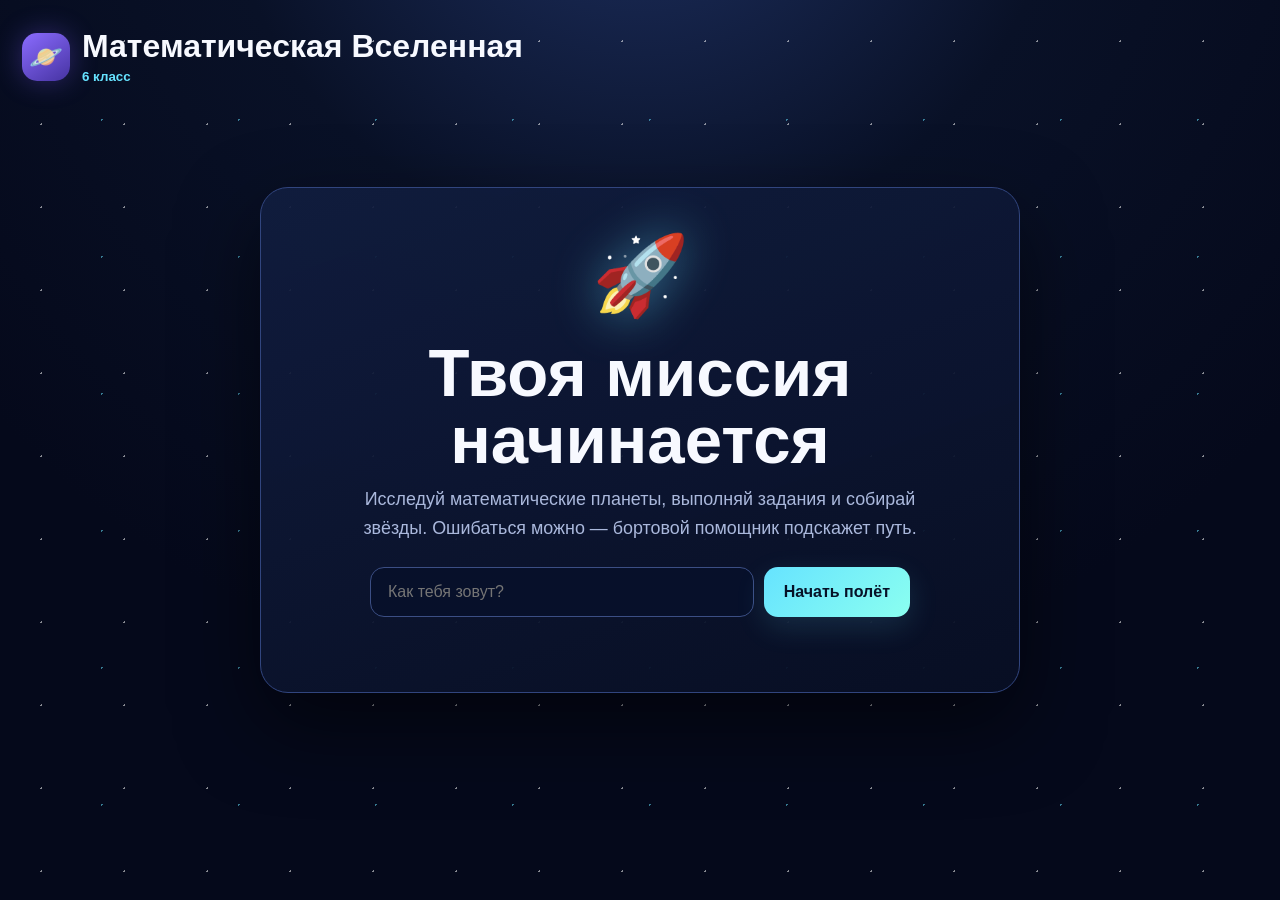
==== index.html @ 5055b2ae "Публикация игры Математическая Вселенная 6 класс" ====
<!doctype html>
<html lang="ru">
<head>
  <meta charset="utf-8">
  <meta name="viewport" content="width=device-width, initial-scale=1">
  <title>Математическая Вселенная — 6 класс</title>
  <meta name="description" content="Космический математический тренажёр для 6 класса">
  <meta property="og:type" content="website">
  <meta property="og:title" content="Математическая Вселенная — 6 класс">
  <meta property="og:description" content="Выбирай планету, повторяй математику и получай именные сертификаты!">
  <meta property="og:url" content="https://svetlanagolubka65-web.github.io/matematicheskaya-vselennaya/">
  <meta name="twitter:card" content="summary_large_image">
  <meta name="twitter:title" content="Математическая Вселенная — 6 класс">
  <meta name="twitter:description" content="Космический тренажёр для полного повторения математики">
  <link rel="icon" type="image/svg+xml" href="data:image/svg+xml,%3Csvg xmlns='http://www.w3.org/2000/svg' viewBox='0 0 64 64'%3E%3Crect width='64' height='64' rx='14' fill='%2305091b'/%3E%3Ccircle cx='32' cy='32' r='16' fill='%237c5cff'/%3E%3Cellipse cx='32' cy='32' rx='28' ry='9' fill='none' stroke='%2366e3ff' stroke-width='4' transform='rotate(-18 32 32)'/%3E%3C/svg%3E">
  <style>
    :root{--bg:#05091b;--panel:#0d1530;--panel2:#111d3f;--line:#263665;--text:#f7f9ff;--muted:#aab8dc;--cyan:#66e3ff;--purple:#8b6cff;--gold:#ffd166;--green:#51e3a4;--red:#ff6b7a}
    *{box-sizing:border-box} body{margin:0;min-height:100vh;background:radial-gradient(circle at 50% -20%,#1f3265 0,#091127 34%,var(--bg) 70%);color:var(--text);font-family:Inter,Segoe UI,Arial,sans-serif;font-size:16px;overflow-x:hidden}
    body:before{content:"";position:fixed;inset:0;pointer-events:none;opacity:.52;background-image:radial-gradient(#fff 1px,transparent 1px),radial-gradient(#66e3ff 1px,transparent 1px);background-size:83px 83px,137px 137px;background-position:0 0,33px 51px}
    button,input{font:inherit}.app{position:relative;z-index:1;max-width:1280px;margin:auto;padding:20px 22px 48px}
    header{display:flex;align-items:center;justify-content:space-between;gap:18px;padding:10px 0 22px}.brand{display:flex;align-items:center;gap:12px}.brand-mark{width:48px;height:48px;display:grid;place-items:center;border-radius:15px;background:linear-gradient(145deg,var(--purple),#4633a2);font-size:27px;box-shadow:0 0 28px #7c5cff55}.brand h1{font-size:clamp(1.25rem,2.7vw,2rem);line-height:1.05;margin:0}.brand small{display:block;color:var(--cyan);font-weight:700;margin-top:5px}.stats{display:flex;gap:10px;flex-wrap:wrap;justify-content:flex-end}.pill{border:1px solid var(--line);background:#0b1430dd;border-radius:999px;padding:10px 14px;color:var(--muted);font-weight:700}.pill strong{color:#fff}.view{display:none}.view.active{display:block}
    .welcome{max-width:760px;margin:9vh auto 0;text-align:center;padding:42px 30px;border:1px solid #31457e;background:linear-gradient(160deg,#111d3fee,#080f24f2);border-radius:28px;box-shadow:0 32px 80px #0008}.welcome .planet-hero{font-size:78px;filter:drop-shadow(0 0 25px #66e3ff77)}.welcome h2{font-size:clamp(2rem,6vw,4.2rem);line-height:1;margin:18px 0 12px}.welcome p{color:var(--muted);font-size:1.12rem;line-height:1.6;max-width:600px;margin:0 auto 25px}.name-row{display:flex;gap:10px;max-width:540px;margin:auto}.name-row input{flex:1;min-width:0;padding:15px 17px;border:1px solid #3b4e84;border-radius:14px;background:#07102a;color:#fff;outline:none}.name-row input:focus{border-color:var(--cyan);box-shadow:0 0 0 3px #66e3ff22}.primary,.secondary{border:0;border-radius:14px;padding:14px 20px;font-weight:800;cursor:pointer}.primary{color:#061127;background:linear-gradient(135deg,var(--cyan),#8bfff0);box-shadow:0 10px 30px #66e3ff22}.primary:hover{transform:translateY(-1px)}.secondary{color:#fff;background:#17254c;border:1px solid #32477d}.error{min-height:24px;color:#ff9aa5;margin-top:9px}
    .mission-head{display:flex;align-items:end;justify-content:space-between;gap:20px;margin-bottom:18px}.mission-head h2{font-size:clamp(1.7rem,4vw,3rem);margin:0 0 6px}.mission-head p{margin:0;color:var(--muted)}.map{position:relative;display:grid;grid-template-columns:repeat(5,minmax(145px,1fr));gap:20px;padding:31px;border:1px solid var(--line);border-radius:26px;background:linear-gradient(180deg,#0c1633e8,#080e21e8);overflow:hidden}.route{position:absolute;left:6%;right:6%;top:50%;height:2px;background:repeating-linear-gradient(90deg,#415787 0 10px,transparent 10px 20px);opacity:.6}.planet{position:relative;z-index:1;min-height:190px;padding:19px 13px 15px;border:1px solid #2f4071;border-radius:22px;background:#0c1530;display:flex;flex-direction:column;align-items:center;text-align:center;color:#fff;cursor:pointer;transition:.2s}.planet:hover:not(.locked){transform:translateY(-5px);border-color:var(--cyan)}.planet.locked{opacity:.48;cursor:not-allowed}.orb{position:relative;width:82px;height:82px;border-radius:50%;display:grid;place-items:center;font-size:38px;margin-bottom:12px;box-shadow:inset -15px -12px 23px #0005,0 0 25px var(--glow)}.moon-badge{position:absolute;z-index:3;top:67px;right:12px;min-width:56px;padding:6px 8px;border:1px solid #c7e8ff;border-radius:999px;background:#e9f7ff;color:#10234a;font-size:.7rem;font-weight:900;box-shadow:0 0 0 5px #57c7ff20,0 5px 18px #0008;animation:moonFloat 2.8s ease-in-out infinite}.moon-badge:before{content:'◐ ';color:#5274c9}.planet h3{font-size:1rem;margin:0 0 8px;line-height:1.25}.planet small{color:var(--muted);line-height:1.3}.status{position:absolute;top:10px;right:10px;font-size:18px}.rocket{position:absolute;z-index:4;font-size:38px;line-height:1;pointer-events:none;filter:drop-shadow(0 0 11px #66e3ff);transform-origin:50% 50%;transition:left .9s cubic-bezier(.33,.8,.25,1),top .9s cubic-bezier(.33,.8,.25,1),transform .28s ease,filter .28s ease;will-change:left,top,transform}.rocket:after{content:'✦';position:absolute;left:-14px;top:12px;font-size:16px;color:var(--cyan);opacity:0;text-shadow:-9px 3px 7px #8b6cff}.rocket.flying{filter:drop-shadow(0 0 18px #66e3ff) drop-shadow(0 0 8px #fff)}.rocket.flying:after{opacity:1;animation:trailPulse .22s infinite alternate}.rocket.landed{animation:rocketLand .5s ease}.rocket.no-transition{transition:none}.legend{display:flex;gap:18px;margin-top:15px;color:var(--muted);font-size:.92rem;flex-wrap:wrap}.satellite-card{border:1px solid #8edbff;background:linear-gradient(145deg,#102955,#0b1736);box-shadow:0 0 34px #57c7ff22}.satellite-icon{font-size:3.4rem;margin-bottom:7px;filter:drop-shadow(0 0 14px #b9ebff)}
    .satellite-system{position:absolute;z-index:3;top:60px;right:5px;display:flex;flex-direction:column;align-items:flex-end;gap:5px;pointer-events:none}.satellite-system .moon-badge{position:static;max-width:116px;min-width:0;padding:5px 7px;font-size:.62rem;line-height:1.1;box-shadow:0 0 0 4px #57c7ff20,0 5px 18px #0008}.satellite-system .moon-badge:nth-child(2){animation-delay:.7s}.satellite-system .moon-badge:nth-child(3){animation-delay:1.4s}
    @keyframes moonFloat{50%{transform:translateY(-5px)}}
    @keyframes trailPulse{from{transform:translateX(2px) scale(.7);opacity:.35}to{transform:translateX(-7px) scale(1.3);opacity:1}}@keyframes rocketLand{0%{transform:scale(1)}45%{transform:scale(1.22)}100%{transform:scale(1)}}
    .lesson{max-width:920px;margin:auto}.lesson-top{display:flex;align-items:center;gap:15px;margin-bottom:18px}.back{width:45px;height:45px;border-radius:13px;background:#142249;border:1px solid #2f4378;color:#fff;cursor:pointer}.lesson-top h2{margin:0}.progress-wrap{position:relative;height:12px;background:#111c3b;border-radius:20px;margin:34px 0 28px;box-shadow:inset 0 0 0 1px #263665,0 0 16px #66e3ff18}.progress-wrap:after{content:'⭐';position:absolute;right:-12px;top:50%;transform:translateY(-50%);font-size:24px;filter:drop-shadow(0 0 8px #ffd166)}.progress-bar{height:100%;width:0;border-radius:20px;background:linear-gradient(90deg,var(--purple),var(--cyan));transition:width .65s cubic-bezier(.33,.8,.25,1);box-shadow:0 0 14px #66e3ff66}.mission-rocket{position:absolute;z-index:2;left:0;top:50%;font-size:30px;line-height:1;pointer-events:none;transform:translate(-50%,-50%) rotate(45deg);filter:drop-shadow(0 0 8px #66e3ff);transition:left .65s cubic-bezier(.33,.8,.25,1);will-change:left}.mission-rocket:after{content:'✦';position:absolute;right:24px;top:17px;color:var(--cyan);font-size:12px;text-shadow:8px 3px 6px #8b6cff;animation:trailPulse .3s infinite alternate}.card{border:1px solid #2e4073;background:linear-gradient(160deg,#111d3f,#0a122a);border-radius:24px;padding:clamp(22px,4vw,38px);box-shadow:0 24px 60px #0005}.eyebrow{color:var(--cyan);font-weight:800;text-transform:uppercase;letter-spacing:.08em;font-size:.82rem}.card h3{font-size:clamp(1.45rem,3vw,2.2rem);margin:10px 0 15px}.tip{border-left:4px solid var(--gold);background:#191e35;padding:16px 18px;border-radius:0 14px 14px 0;color:#eaf0ff;line-height:1.55}.example-list{display:grid;gap:9px;margin:20px 0 24px}.example{font-size:1.08rem;font-weight:800;text-align:left;margin:0;padding:12px 15px;color:var(--gold);background:#0b1632;border:1px solid #314675;border-radius:12px}.example:before{content:'✦ ';color:var(--cyan)}.answers{display:grid;grid-template-columns:repeat(2,1fr);gap:12px;margin:22px 0}.answer{padding:15px;border-radius:14px;border:1px solid #354a80;background:#111c3c;color:#fff;font-weight:750;cursor:pointer;text-align:left}.answer:hover{border-color:var(--cyan)}.answer.correct{border-color:var(--green);background:#12352e}.answer.wrong{border-color:var(--red);background:#3b1824}.feedback{min-height:55px;padding:12px 0;color:var(--muted);line-height:1.45}.feedback.good{color:#8ff2c8}.feedback.bad{color:#ff9baa}.actions{display:flex;justify-content:flex-end;gap:10px}.reward{text-align:center}.reward .big{font-size:86px}.reward h3{font-size:2.2rem}.reward .score{font-size:1.25rem;color:var(--gold);font-weight:800}.test-rules{display:grid;grid-template-columns:repeat(3,1fr);gap:10px;margin:23px 0}.test-rule{padding:15px 10px;border:1px solid #314675;border-radius:14px;background:#0b1632;text-align:center;color:var(--muted)}.test-rule strong{display:block;color:#fff;font-size:1.1rem;margin-top:5px}.certificate{position:relative;overflow:hidden;border:2px solid #d9b85b;background:linear-gradient(145deg,#111b39,#080f24);padding:clamp(24px,5vw,52px);text-align:center;border-radius:24px;box-shadow:inset 0 0 0 8px #d9b85b18}.certificate:before,.certificate:after{content:'✦';position:absolute;color:#ffd16655;font-size:72px}.certificate:before{left:18px;top:8px}.certificate:after{right:18px;bottom:8px}.certificate .seal{position:relative;width:112px;height:112px;margin:0 auto 18px}.belarus-medal .ribbon{position:absolute;top:2px;width:31px;height:62px;border-radius:7px 7px 3px 3px;transform-origin:top}.belarus-medal .ribbon-red{left:27px;background:linear-gradient(90deg,#b7102b,#ef3340);transform:rotate(-18deg)}.belarus-medal .ribbon-white{left:41px;background:linear-gradient(90deg,#e9eef5,#fff);z-index:1}.belarus-medal .ribbon-green{right:27px;background:linear-gradient(90deg,#007a33,#169b62);transform:rotate(18deg)}.belarus-medal .medal-disc{position:absolute;z-index:2;left:19px;bottom:0;width:74px;height:74px;border-radius:50%;display:grid;place-items:center;font-size:34px;color:#8a1c2e;background:radial-gradient(circle at 38% 32%,#ffe58f,#d8a42b 68%,#8f6718);border:5px solid #f7cc58;box-shadow:0 0 28px #ffd16666}.certificate h3{font-family:Georgia,serif;font-size:clamp(2rem,5vw,3.5rem);color:#ffe49a;margin:8px 0}.certificate .student{font-size:clamp(1.7rem,4vw,2.6rem);font-weight:900;margin:20px 0 8px}.certificate .topic{font-size:1.25rem;color:var(--cyan);font-weight:800}.certificate .certificate-meta{display:flex;justify-content:center;gap:30px;flex-wrap:wrap;margin-top:28px;color:#d7e0fa}.certificate .signature{margin-top:25px;color:#ffe49a;font-family:Georgia,serif}.certificate-actions{justify-content:center;margin-top:18px}.hidden{display:none!important}
    @media(max-width:950px){.map{grid-template-columns:repeat(2,1fr)}.route{display:none}.planet{min-height:170px}}@media(max-width:600px){.app{padding:12px 12px 35px}header{align-items:flex-start}.stats{gap:6px}.pill{padding:8px 10px;font-size:.85rem}.welcome{margin-top:3vh;padding:30px 18px}.name-row{flex-direction:column}.map{grid-template-columns:1fr;padding:16px}.answers,.test-rules{grid-template-columns:1fr}.mission-head{align-items:flex-start;flex-direction:column}.planet{min-height:150px;flex-direction:row;text-align:left;gap:15px}.orb{margin:0;flex:0 0 75px;width:75px;height:75px}.rocket{font-size:32px}.certificate-actions{flex-direction:column}.certificate-actions button{width:100%}}
    @media print{body{background:#fff;color:#111}body:before,header,.lesson-top,.progress-wrap,.certificate-actions{display:none!important}.app,.lesson,.card{max-width:none;margin:0;padding:0;border:0;background:#fff;box-shadow:none}.view{display:none!important}#lessonView{display:block!important}.certificate{display:block!important;color:#111;background:#fff;border:4px double #8f6718;border-radius:0;min-height:95vh;padding:70px 55px;box-shadow:inset 0 0 0 10px #f5e9c4}.certificate h3,.certificate .signature{color:#785613}.certificate .topic{color:#174f76}.certificate .certificate-meta{color:#333}}
  </style>
</head>
<body>
<main class="app">
  <header>
    <div class="brand"><div class="brand-mark">🪐</div><div><h1>Математическая Вселенная</h1><small>6 класс</small></div></div>
    <div class="stats hidden" id="stats"><div class="pill">👩‍🚀 <strong id="studentName">Исследователь</strong></div><div class="pill">⭐ <strong id="stars">0</strong></div><div class="pill">🪐 <strong id="doneCount">0</strong>/10</div></div>
  </header>

  <section class="view active" id="startView">
    <div class="welcome"><div class="planet-hero">🚀</div><h2>Твоя миссия начинается</h2><p>Исследуй математические планеты, выполняй задания и собирай звёзды. Ошибаться можно — бортовой помощник подскажет путь.</p><div class="name-row"><input id="nameInput" maxlength="24" placeholder="Как тебя зовут?" aria-label="Имя ученика"><button class="primary" id="startBtn">Начать полёт</button></div><div class="error" id="nameError"></div></div>
  </section>

  <section class="view" id="mapView">
    <div class="mission-head"><div><h2>Карта звёздной системы</h2><p>Выбирай любую готовую планету и повторяй темы в удобном порядке.</p></div><button class="secondary" id="resetBtn">Начать заново</button></div>
    <div class="map" id="planetMap"><div class="route"></div><div class="rocket" id="rocket">🚀</div></div>
    <div class="legend"><span>🔓 доступно</span><span>🔒 ещё закрыто</span><span>✅ исследовано</span><span>⭐ звезда за верный ответ</span></div>
  </section>

  <section class="view" id="lessonView">
    <div class="lesson"><div class="lesson-top"><button class="back" id="backBtn" aria-label="Вернуться к карте">←</button><div><div class="eyebrow" id="missionLabel">Миссия</div><h2 id="lessonTitle">Математическая планета</h2></div></div><div class="progress-wrap" aria-label="Маршрут по заданиям"><div class="progress-bar" id="progressBar"></div><div class="mission-rocket" id="missionRocket" aria-hidden="true">🚀</div></div><div class="card" id="lessonCard"></div></div>
  </section>
</main>

<script>
const planets=[
 ['🪐','Планета Делимости','Делители, кратные и признаки','#6d7dff'],['☄️','Планета Дробей','Обыкновенные дроби','#ff8e72'],['🌍','Планета Десятичных дробей','Сравнение и действия','#36c98f'],['🌕','Планета Отношений','Отношения и пропорции','#d9dfea'],['🔴','Планета Процентов','Проценты в жизни','#ff596c'],['🛰️','Планета Чисел','Положительные и отрицательные','#57c7ff'],['💫','Планета Вычислений','Рациональные числа','#bf74ff'],['🛸','Планета Уравнений','Скобки и подобные слагаемые','#59e0d0'],['🌌','Планета Координат','Координатная плоскость','#6b8cff'],['⭐','Планета Геометрии','Круги, площади и объёмы','#ffd166']
];
const satellites={1:['Смешанные числа','Действия с дробями'],3:['Масштаб','Прямая и обратная пропорциональность'],4:['Увеличение и уменьшение'],5:['Модуль','Координатная прямая','Сравнение чисел'],6:['Раскрытие скобок','Числовые выражения']};
const missions={
0:{slides:[
 {type:'tip',title:'Делители и кратные',text:'Делитель делит число без остатка. Кратное получается при умножении числа на натуральное число.',examples:['Делители 12: 1, 2, 3, 4, 6, 12','18 : 3 = 6 без остатка — значит, 3 является делителем 18','Кратные 5: 5, 10, 15, 20, 25…']},
 {type:'q',title:'Найди делитель',q:'Какое число является делителем 36?',answers:['5','7','9','10'],right:2,hint:'Проверь, делится ли 36 на выбранное число без остатка.'},
 {type:'tip',title:'Признаки делимости',text:'На 2 делятся чётные числа, на 5 — числа с последней цифрой 0 или 5, на 3 и 9 — по сумме цифр.',examples:['246 делится на 2, потому что последняя цифра 6 — чётная','735 делится на 5, потому что оканчивается цифрой 5','4 + 5 = 9, значит 45 делится на 3 и на 9']},
 {type:'q',title:'Признак делимости на 3',q:'Какое число делится на 3?',answers:['124','135','217','401'],right:1,hint:'Сложи цифры каждого числа. Сумма должна делиться на 3.'},
 {type:'q',title:'Простое число',q:'Какое число является простым?',answers:['15','21','23','27'],right:2,hint:'У простого числа ровно два делителя: 1 и само число.'},
 {type:'q',title:'Общее кратное',q:'Какое число кратно и 4, и 6?',answers:['12','18','20','28'],right:0,hint:'Число должно делиться без остатка и на 4, и на 6.'},
 {type:'q',title:'Космический код',q:'Какое число делится одновременно на 2, 3 и 5?',answers:['30','42','45','50'],right:0,hint:'Оно чётное, оканчивается на 0 или 5, а сумма цифр делится на 3.'}
],test:[
 {q:'Какое число является делителем 48?',answers:['5','6','7','9'],right:1},{q:'Какое число делится на 9?',answers:['234','315','407','542'],right:1},{q:'Какое число простое?',answers:['29','33','35','39'],right:0},{q:'Какое число кратно 8?',answers:['42','48','54','58'],right:1},{q:'На какие числа делится 120?',answers:['Только на 2','Только на 3','На 2, 3 и 5','Только на 5'],right:2}]},
1:{slides:[
 {type:'tip',title:'Основное свойство дроби',text:'Если числитель и знаменатель умножить или разделить на одно и то же ненулевое число, значение дроби не изменится.',examples:['2/3 = 4/6 = 6/9','8/12 = 2/3 — числитель и знаменатель разделили на 4','3/5 = 9/15 — числитель и знаменатель умножили на 3']},
 {type:'q',title:'Равные дроби',q:'Какая дробь равна 3/5?',answers:['6/10','6/8','9/10','3/10'],right:0,hint:'Умножь числитель и знаменатель 3/5 на одно и то же число.'},
 {type:'satellite',title:'Спутник «Смешанные числа»',text:'Смешанное число состоит из целой и дробной частей. Чтобы превратить его в неправильную дробь, умножь целую часть на знаменатель, прибавь числитель и запиши результат над прежним знаменателем.',examples:['2 1/3 = (2 · 3 + 1)/3 = 7/3','11/4 = 2 3/4','3 2/5 = 17/5']},
 {type:'q',title:'Смешанные числа',q:'Преврати 3 1/4 в неправильную дробь.',answers:['7/4','12/4','13/4','15/4'],right:2,hint:'Умножь 3 на 4 и прибавь 1.'},
 {type:'tip',title:'Сложение дробей',text:'При одинаковых знаменателях складывают числители. При разных — сначала приводят дроби к общему знаменателю.',examples:['1/4 + 2/4 = 3/4','1/2 + 1/4 = 2/4 + 1/4 = 3/4','5/6 − 1/3 = 5/6 − 2/6 = 3/6 = 1/2']},
 {type:'satellite',title:'Спутник «Действия с дробями»',text:'При умножении дробей перемножают числители и знаменатели. Чтобы разделить на дробь, умножают на обратную ей дробь. Результат обязательно сокращают.',examples:['2/3 · 3/5 = 6/15 = 2/5','3/4 : 2/5 = 3/4 · 5/2 = 15/8','1 1/2 · 2/3 = 3/2 · 2/3 = 1']},
 {type:'q',title:'Действия с дробями',q:'Вычисли: 3/5 · 10/9.',answers:['2/3','3/2','30/14','13/14'],right:0,hint:'Перемножь дроби и сократи 30/45.'},
 {type:'q',title:'Сократи дробь',q:'Сократи дробь 12/18.',answers:['2/3','3/4','4/5','6/7'],right:0,hint:'Раздели числитель и знаменатель на их общий делитель 6.'},
 {type:'q',title:'Сравни дроби',q:'Какая дробь больше?',answers:['3/8','5/8','Они равны','Сравнить нельзя'],right:1,hint:'Знаменатели одинаковые — сравни числители.'},
 {type:'q',title:'Сложи дроби',q:'Вычисли: 2/7 + 3/7.',answers:['5/14','5/7','6/7','1'],right:1,hint:'Знаменатель оставь прежним, а числители сложи.'},
 {type:'q',title:'Часть маршрута',q:'Корабль прошёл 1/3 пути утром и 1/6 вечером. Какую часть пути он прошёл?',answers:['2/9','1/2','2/6','1/9'],right:1,hint:'Приведи 1/3 к знаменателю 6: это 2/6.'}
],test:[
 {q:'Какая дробь равна 4/7?',answers:['8/14','8/11','12/14','4/14'],right:0},{q:'Сократи дробь 15/25.',answers:['5/10','3/5','2/5','5/3'],right:1},{q:'Вычисли: 3/10 + 4/10.',answers:['7/20','7/10','12/10','1/10'],right:1},{q:'Какая дробь меньше?',answers:['7/9','5/9','Они равны','Сравнить нельзя'],right:1},{q:'Вычисли: 1/2 + 1/4.',answers:['2/6','2/4','3/4','1/6'],right:2}]},
2:{slides:[
 {type:'tip',title:'Сравнение десятичных дробей',text:'Сначала сравни целые части. Если они равны — сравни десятые, затем сотые. Недостающие нули можно дописать справа.',examples:['4,7 = 4,70  →  4,70 > 4,65','6,08 < 6,8, потому что 6,08 < 6,80','2,450 = 2,45 — нули справа не меняют значение']},
 {type:'q',title:'Выбери наибольшее число',q:'Какое число самое большое?',answers:['3,8','3,75','3,805','3,79'],right:2,hint:'Дополни нули: 3,800; 3,750; 3,805; 3,790.'},
 {type:'tip',title:'Сложение и вычитание',text:'Записывай числа так, чтобы запятая стояла под запятой. Затем считай как с натуральными числами.',examples:['12,35 + 4,8 = 12,35 + 4,80 = 17,15','9,4 − 2,75 = 9,40 − 2,75 = 6,65','3,08 + 0,92 = 4,00 = 4']},
 {type:'q',title:'Точный расчёт',q:'Вычисли: 15,7 − 8,46',answers:['7,24','7,34','6,24','23,16'],right:0,hint:'Запиши 15,70 − 8,46 и вычитай по разрядам.'},
 {type:'q',title:'Космический запас',q:'В контейнере было 6,5 л воды. Использовали 2,75 л. Сколько осталось?',answers:['3,25 л','3,75 л','4,25 л','9,25 л'],right:1,hint:'6,50 − 2,75. Не забудь выровнять запятые.'},
 {type:'q',title:'Собери маршрут',q:'Найди значение: 3,48 + 2,7 + 0,52',answers:['6,07','6,70','5,80','7,20'],right:1,hint:'Удобно сначала сложить 3,48 и 0,52 — получится целое число.'},
 {type:'q',title:'Финальное испытание',q:'Расположи числа по возрастанию: 5,06; 5,6; 5,006',answers:['5,006; 5,06; 5,6','5,6; 5,06; 5,006','5,06; 5,006; 5,6','5,006; 5,6; 5,06'],right:0,hint:'Сравни 5,006; 5,060; 5,600.'}
],test:[
 {q:'Какое число больше?',answers:['7,03','7,3','Они равны','Определить нельзя'],right:1},{q:'Вычисли: 24,8 + 5,67',answers:['29,47','30,47','30,57','80,5'],right:1},{q:'Вычисли: 18 − 6,85',answers:['11,15','12,15','11,25','24,85'],right:0},{q:'Найди значение: (2,4 + 1,65) − 0,5',answers:['3,05','3,45','3,55','4,55'],right:2},{q:'Ракета пролетела 12,5 км, а затем на 3,75 км меньше. Сколько километров она пролетела во второй раз?',answers:['8,25 км','8,75 км','9,75 км','16,25 км'],right:1}]},
3:{slides:[
 {type:'tip',title:'Что такое отношение',text:'Отношение показывает, во сколько раз одна величина больше другой или какую часть одна величина составляет от другой. Оба числа можно разделить на их общий делитель.',examples:['12 : 8 = 3 : 2','10 красных и 5 синих шаров: 10 : 5 = 2 : 1','Отношение 6 м к 3 м равно 2, потому что 6 : 3 = 2']},
 {type:'q',title:'Сократи отношение',q:'Сократи отношение 18 : 24.',answers:['2 : 3','3 : 4','4 : 5','6 : 7'],right:1,hint:'Раздели оба числа на их общий делитель 6.'},
 {type:'tip',title:'Главное свойство пропорции',text:'В верной пропорции произведение крайних членов равно произведению средних. Это помогает находить неизвестный член пропорции.',examples:['a : b = c : d  →  a · d = b · c','2 : 3 = 4 : 6, потому что 2 · 6 = 3 · 4 = 12','x : 5 = 6 : 15  →  x = (5 · 6) : 15 = 2']},
 {type:'q',title:'Найди неизвестное',q:'Реши пропорцию: x / 5 = 6 / 15.',answers:['2','3','5','10'],right:0,hint:'Умножь 5 на 6 и раздели результат на 15.'},
 {type:'satellite',title:'Спутник «Масштаб»',text:'Масштаб показывает, во сколько раз расстояние на карте меньше настоящего. Масштаб 1 : 100 000 означает, что 1 см на карте соответствует 1 км на местности.',examples:['1 : 100 000 → 1 см = 1 км','5 см на карте → 5 км на местности','При масштабе 1 : 50 000 два сантиметра соответствуют 1 км']},
 {type:'q',title:'Работа с масштабом',q:'Масштаб карты 1 : 200 000. Какому расстоянию соответствуют 3 см?',answers:['600 м','3 км','6 км','60 км'],right:2,hint:'1 см соответствует 2 км, значит 3 см — это 6 км.'},
 {type:'satellite',title:'Спутник «Прямая и обратная пропорциональность»',text:'При прямой пропорциональности одна величина увеличивается во столько же раз, что и другая. При обратной — увеличение одной величины приводит к уменьшению другой во столько же раз.',examples:['В 2 раза больше товара → в 2 раза выше стоимость','Скорость в 2 раза выше → время пути в 2 раза меньше','3 тетради стоят 6 рублей, 6 тетрадей — 12 рублей']},
 {type:'q',title:'Вид зависимости',q:'Чем выше скорость при одном и том же расстоянии, тем меньше время движения. Какая это зависимость?',answers:['Прямая','Обратная','Постоянная','Случайная'],right:1,hint:'Одна величина увеличивается, а другая уменьшается.'},
 {type:'q',title:'Раздели в отношении',q:'Раздели число 42 в отношении 2 : 5.',answers:['14 и 28','12 и 30','10 и 32','6 и 36'],right:1,hint:'Всего 7 частей. Найди одну часть: 42 : 7.'},
 {type:'q',title:'Проложи маршрут по карте',q:'Масштаб карты 1 : 100 000. Чему соответствуют 3 см на карте?',answers:['300 м','3 км','30 км','300 км'],right:1,hint:'1 см соответствует 100 000 см, то есть 1 км.'},
 {type:'q',title:'Космический сплав',q:'Два вещества смешали в отношении 2 : 3. Масса смеси 20 кг. Сколько взяли каждого вещества?',answers:['8 кг и 12 кг','10 кг и 10 кг','6 кг и 14 кг','4 кг и 16 кг'],right:0,hint:'Всего 5 частей. Одна часть равна 20 : 5 = 4 кг.'}
],test:[
 {q:'Сократи отношение 15 : 25.',answers:['2 : 5','3 : 5','5 : 3','5 : 8'],right:1},
 {q:'Реши пропорцию: x / 8 = 3 / 4.',answers:['4','6','8','12'],right:1},
 {q:'Раздели 56 в отношении 3 : 4.',answers:['21 и 35','24 и 32','28 и 28','18 и 38'],right:1},
 {q:'Масштаб карты 1 : 200 000. Какое расстояние соответствует 4 см?',answers:['800 м','4 км','8 км','80 км'],right:2},
 {q:'6 тетрадей стоят 18 рублей. Сколько стоят 10 таких тетрадей?',answers:['24 рубля','28 рублей','30 рублей','36 рублей'],right:2}]},
4:{slides:[
 {type:'tip',title:'Что такое процент',text:'Один процент — это одна сотая часть числа. Чтобы найти несколько процентов, число делят на 100 и умножают на количество процентов.',examples:['1% от 500 = 500 : 100 = 5','10% от 240 = 240 : 10 = 24','25% от 80 = 80 : 4 = 20']},
 {type:'q',title:'Найди процент числа',q:'Чему равны 20% от 150?',answers:['15','20','30','75'],right:2,hint:'Найди 10% от 150, а затем умножь результат на 2.'},
 {type:'tip',title:'Как найти число по его проценту',text:'Если известна часть и её процент, сначала находим один процент, а затем всё число. Можно также составить пропорцию.',examples:['12 — это 20% числа: 12 : 20 · 100 = 60','45 — это 50% числа: 45 : 50 · 100 = 90','Цена после скидки 25% равна 75% первоначальной цены']},
 {type:'q',title:'Найди всё число',q:'18 составляет 30% некоторого числа. Найди это число.',answers:['54','60','72','90'],right:1,hint:'Раздели 18 на 30 и умножь на 100.'},
 {type:'satellite',title:'Спутник «Увеличение и уменьшение»',text:'Чтобы увеличить число на p%, прибавь к нему p% этого числа. Чтобы уменьшить — вычти. Можно умножать на специальный множитель.',examples:['200 увеличить на 10%: 200 · 1,1 = 220','500 уменьшить на 15%: 500 · 0,85 = 425','80 увеличить на 25%: 80 · 1,25 = 100']},
 {type:'q',title:'Изменение цены',q:'Цена 400 рублей увеличилась на 20%. Какой стала новая цена?',answers:['420 рублей','440 рублей','480 рублей','500 рублей'],right:2,hint:'Найди 20% от 400 и прибавь к первоначальной цене.'},
 {type:'q',title:'Космическая скидка',q:'Скафандр стоил 200 рублей. Скидка составила 15%. Сколько стоит скафандр после скидки?',answers:['170 рублей','175 рублей','185 рублей','195 рублей'],right:0,hint:'Найди 15% от 200 и вычти скидку из первоначальной цены.'},
 {type:'q',title:'Пополнение запаса',q:'Запас топлива увеличили с 400 до 460 литров. На сколько процентов он увеличился?',answers:['10%','15%','20%','60%'],right:1,hint:'Увеличение равно 60 л. Найди, сколько процентов 60 составляет от 400.'},
 {type:'q',title:'Процент пройденного пути',q:'Ракета пролетела 72 км из 90 км. Какой процент пути пройден?',answers:['72%','75%','80%','90%'],right:2,hint:'Раздели 72 на 90 и умножь на 100%.'}
],test:[
 {q:'Найди 15% от 300.',answers:['30','45','50','60'],right:1},
 {q:'24 составляет 40% числа. Чему равно всё число?',answers:['48','60','64','96'],right:1},
 {q:'Товар стоил 500 рублей. После скидки 10% его цена равна…',answers:['450 рублей','475 рублей','490 рублей','550 рублей'],right:0},
 {q:'Число увеличили с 80 до 100. На сколько процентов оно увеличилось?',answers:['20%','25%','40%','80%'],right:1},
 {q:'Ученик решил 18 задач из 20. Какой процент задач решён?',answers:['80%','85%','90%','95%'],right:2}]},
5:{slides:[
 {type:'tip',title:'Положительные и отрицательные числа',text:'Положительные числа расположены справа от нуля, а отрицательные — слева. Чем правее находится число на координатной прямой, тем оно больше.',examples:['+6 находится на 6 единиц правее нуля','−4 находится на 4 единицы левее нуля','Температура −3 °C означает 3 градуса ниже нуля']},
 {type:'q',title:'Найди самое маленькое число',q:'Какое число расположено дальше всех слева на координатной прямой?',answers:['−2','3','−7','0'],right:2,hint:'Среди отрицательных чисел меньше то, у которого модуль больше.'},
 {type:'satellite',title:'Спутник «Модуль»',text:'Модуль числа показывает расстояние от этого числа до нуля. Расстояние всегда неотрицательно: модуль положительного и отрицательного противоположных чисел одинаков.',examples:['|8| = 8 и |−8| = 8','|−7| = 7','|0| = 0']},
 {type:'q',title:'Найди противоположное число',q:'Какое число противоположно числу −12?',answers:['−12','0','12','24'],right:2,hint:'Противоположные числа отличаются только знаком.'},
 {type:'satellite',title:'Спутник «Координатная прямая»',text:'На координатной прямой выбирают начало отсчёта, единичный отрезок и положительное направление. Положительные числа отмечают справа от нуля, отрицательные — слева.',examples:['Точка A(4) находится справа от 0','Точка B(−3) находится слева от 0','Расстояние между −2 и 5 равно 7 единицам']},
 {type:'q',title:'Координатная прямая',q:'Какое число находится на 6 единиц левее числа 2?',answers:['−8','−4','4','8'],right:1,hint:'Двигайся влево: 2 − 6.'},
 {type:'satellite',title:'Спутник «Сравнение чисел»',text:'Из двух чисел больше то, которое находится правее на координатной прямой. Любое положительное число больше нуля и любого отрицательного числа.',examples:['−2 > −7','0 > −5','3 > −100']},
 {type:'q',title:'Сравнение чисел',q:'Выбери верное неравенство.',answers:['−9 > −4','−3 < −8','−6 < 1','0 < −2'],right:2,hint:'Положительное число всегда больше отрицательного.'},
 {type:'q',title:'Вычисли модуль',q:'Чему равен |−15|?',answers:['−15','0','15','30'],right:2,hint:'Модуль — это расстояние до нуля.'},
 {type:'q',title:'Сравни числа',q:'Какое число больше: −3 или −8?',answers:['−8','−3','Они равны','Определить нельзя'],right:1,hint:'На координатной прямой правее находится число −3.'},
 {type:'q',title:'Глубина субмарины',q:'Субмарина находилась на отметке −120 м и поднялась на 45 м. На какой отметке она оказалась?',answers:['−165 м','−85 м','−75 м','75 м'],right:2,hint:'При подъёме значение увеличивается: −120 + 45.'}
],test:[
 {q:'Какое число больше: −6 или −2?',answers:['−6','−2','Они равны','0'],right:1},
 {q:'Какое число противоположно числу 9?',answers:['−9','0','9','18'],right:0},
 {q:'Чему равен |−23|?',answers:['−23','0','23','46'],right:2},
 {q:'Расположи числа −5, 0, 3, −1 по возрастанию.',answers:['−5, −1, 0, 3','−1, −5, 0, 3','3, 0, −1, −5','−5, 0, −1, 3'],right:0},
 {q:'Температура была +4 °C и понизилась на 9 °C. Какой она стала?',answers:['−13 °C','−5 °C','5 °C','13 °C'],right:1}]},
6:{slides:[
 {type:'tip',title:'Сложение и вычитание рациональных чисел',text:'При сложении чисел с разными знаками вычитают меньший модуль из большего и ставят знак числа с большим модулем. Вычитание отрицательного числа заменяют сложением положительного.',examples:['−4 + 7 = 3','6 + (−9) = −3','5 − (−2) = 5 + 2 = 7']},
 {type:'q',title:'Сложи числа',q:'Вычисли: −8 + 13.',answers:['−21','−5','5','21'],right:2,hint:'Вычти 8 из 13 и сохрани знак числа с большим модулем.'},
 {type:'tip',title:'Умножение и деление чисел со знаками',text:'Одинаковые знаки дают плюс, разные знаки — минус. Сначала определи знак результата, затем выполни действие с модулями чисел.',examples:['(−3) · 4 = −12','(−5) · (−2) = 10','18 : (−6) = −3']},
 {type:'q',title:'Умножь числа',q:'Вычисли: (−7) · (−6).',answers:['−42','−13','13','42'],right:3,hint:'Произведение двух отрицательных чисел положительно.'},
 {type:'q',title:'Раздели числа',q:'Вычисли: 24 : (−8).',answers:['−3','3','−16','16'],right:0,hint:'Знаки разные, поэтому результат отрицательный.'},
 {type:'satellite',title:'Спутник «Раскрытие скобок»',text:'Если перед скобками стоит плюс, знаки внутри сохраняются. Если стоит минус, каждый знак внутри меняется на противоположный.',examples:['7 + (a − 2) = 7 + a − 2','9 − (x + 4) = 9 − x − 4','−(m − 5) = −m + 5']},
 {type:'q',title:'Раскрытие скобок',q:'Как раскрыть скобки: 6 − (a − 3)?',answers:['6 − a − 3','6 − a + 3','6 + a − 3','6 + a + 3'],right:1,hint:'Минус перед скобками меняет оба знака внутри.'},
 {type:'satellite',title:'Спутник «Числовые выражения»',text:'В числовом выражении сначала выполняют действия в скобках, затем умножение и деление, после этого сложение и вычитание.',examples:['18 − 2 · 5 = 8','(18 − 2) · 5 = 80','24 : 6 · 2 = 8']},
 {type:'q',title:'Порядок действий',q:'Вычисли: 20 − 3 · (4 + 1).',answers:['5','17','25','85'],right:0,hint:'Сначала скобки, затем умножение, потом вычитание.'},
 {type:'q',title:'Действия со скобками',q:'Найди значение: 5 − (−9) + (−4).',answers:['0','8','10','18'],right:2,hint:'Замени вычитание отрицательного числа сложением: 5 + 9 − 4.'},
 {type:'q',title:'Температура на станции',q:'На станции было −12 °C. Сначала потеплело на 7 °C, затем похолодало на 3 °C. Какой стала температура?',answers:['−22 °C','−8 °C','−2 °C','8 °C'],right:1,hint:'Запиши выражение: −12 + 7 − 3.'}
],test:[
 {q:'Вычисли: −15 + 8.',answers:['−23','−7','7','23'],right:1},
 {q:'Вычисли: 9 − (−6).',answers:['3','−3','15','−15'],right:2},
 {q:'Вычисли: (−4) · 7.',answers:['−28','−11','11','28'],right:0},
 {q:'Вычисли: (−36) : (−9).',answers:['−4','4','27','45'],right:1},
 {q:'Найди значение: (−5) + 3 · (−2).',answers:['−16','−11','1','11'],right:1}]},
7:{slides:[
 {type:'tip',title:'Раскрытие скобок',text:'Если перед скобками стоит знак «плюс», знаки внутри не меняются. Если перед скобками стоит «минус», знаки всех слагаемых в скобках меняются на противоположные.',examples:['5 + (x − 2) = 5 + x − 2','7 − (x + 3) = 7 − x − 3','−(a − 4) = −a + 4']},
 {type:'q',title:'Раскрой скобки',q:'Как правильно раскрыть скобки: 8 − (x − 5)?',answers:['8 − x − 5','8 − x + 5','8 + x − 5','8 + x + 5'],right:1,hint:'Перед скобками стоит минус — измени оба знака внутри.'},
 {type:'tip',title:'Подобные слагаемые и уравнения',text:'Подобные слагаемые имеют одинаковую буквенную часть. Чтобы решить уравнение, неизвестные собирают в одной части, числа — в другой, затем находят значение переменной.',examples:['3x + 5x = 8x','4x − 7 = 13 → 4x = 20 → x = 5','2x + 3 = x + 9 → x = 6']},
 {type:'q',title:'Приведи подобные слагаемые',q:'Упрости выражение: 7x − 3x + 5.',answers:['4x + 5','10x + 5','4x','9x'],right:0,hint:'Сложи коэффициенты при x: 7 − 3.'},
 {type:'q',title:'Реши уравнение',q:'Реши уравнение: 5x − 8 = 17.',answers:['3','5','7','25'],right:1,hint:'Сначала прибавь 8 к обеим частям, затем раздели на 5.'},
 {type:'q',title:'Неизвестное в обеих частях',q:'Реши уравнение: 3x + 4 = x + 14.',answers:['4','5','7','9'],right:1,hint:'Перенеси x влево, а 4 вправо: 3x − x = 14 − 4.'},
 {type:'q',title:'Задача с уравнением',q:'К задуманному числу прибавили 12 и получили 31. Какое число задумали?',answers:['17','19','21','43'],right:1,hint:'Составь уравнение x + 12 = 31.'}
],test:[
 {q:'Раскрой скобки: 10 − (a + 6).',answers:['10 − a − 6','10 − a + 6','10 + a − 6','10 + a + 6'],right:0},
 {q:'Упрости: 9y + 2y − 4.',answers:['11y − 4','7y − 4','11y','7y + 4'],right:0},
 {q:'Реши уравнение: 6x + 3 = 27.',answers:['3','4','5','6'],right:1},
 {q:'Реши уравнение: 4x − 5 = 2x + 9.',answers:['2','5','7','14'],right:2},
 {q:'Число умножили на 3 и вычли 4. Получили 20. Найди число.',answers:['6','8','12','16'],right:1}]},
8:{slides:[
 {type:'tip',title:'Координатная плоскость',text:'Координатную плоскость образуют две перпендикулярные оси: горизонтальная Ox и вертикальная Oy. Точка записывается парой чисел (x; y): сначала движение по Ox, затем по Oy.',examples:['A(3; 2): 3 вправо и 2 вверх','B(−4; 1): 4 влево и 1 вверх','O(0; 0) — начало координат']},
 {type:'q',title:'Прочитай координаты',q:'Точка находится на 5 единиц правее начала координат и на 2 единицы ниже. Каковы её координаты?',answers:['(5; 2)','(−5; 2)','(5; −2)','(−5; −2)'],right:2,hint:'Вправо — x положительный, вниз — y отрицательный.'},
 {type:'tip',title:'Координатные четверти',text:'Оси делят плоскость на четыре четверти. Знаки координат помогают определить четверть: I (+;+), II (−;+), III (−;−), IV (+;−). Точки на осях не принадлежат ни одной четверти.',examples:['P(2; 5) лежит в I четверти','K(−3; 4) лежит во II четверти','M(4; −2) лежит в IV четверти']},
 {type:'q',title:'Определи четверть',q:'В какой четверти находится точка C(−6; −3)?',answers:['I','II','III','IV'],right:2,hint:'Обе координаты отрицательные — это III четверть.'},
 {type:'q',title:'Точка на оси',q:'На какой оси находится точка D(0; 7)?',answers:['На Ox','На Oy','В I четверти','В начале координат'],right:1,hint:'Если x = 0, точка находится на вертикальной оси Oy.'},
 {type:'q',title:'Симметрия относительно Ox',q:'Какая точка симметрична точке A(3; 4) относительно оси Ox?',answers:['(−3; 4)','(3; −4)','(−3; −4)','(4; 3)'],right:1,hint:'При отражении относительно Ox меняется знак координаты y.'},
 {type:'q',title:'Расстояние по горизонтали',q:'Найди расстояние между точками P(−2; 3) и Q(5; 3).',answers:['3','5','7','8'],right:2,hint:'Координаты y одинаковы. Найди расстояние от −2 до 5.'}
],test:[
 {q:'Как записывают координаты точки?',answers:['Сначала y, потом x','Сначала x, потом y','Только одно число','Порядок неважен'],right:1},
 {q:'В какой четверти находится точка (−2; 5)?',answers:['I','II','III','IV'],right:1},
 {q:'Где находится точка (6; 0)?',answers:['На оси Ox','На оси Oy','В I четверти','В IV четверти'],right:0},
 {q:'Какая точка симметрична точке (−4; 2) относительно Oy?',answers:['(−4; −2)','(4; 2)','(4; −2)','(2; −4)'],right:1},
 {q:'Найди расстояние между A(1; −2) и B(1; 4).',answers:['2','3','5','6'],right:3}]},
9:{slides:[
 {type:'tip',title:'Окружность и круг',text:'Окружность — линия, все точки которой равноудалены от центра. Круг — часть плоскости внутри окружности. Радиус соединяет центр с окружностью, а диаметр равен двум радиусам.',examples:['d = 2r','Если r = 4 см, то d = 8 см','Длина окружности: C = 2πr']},
 {type:'q',title:'Найди диаметр',q:'Радиус окружности равен 6 см. Чему равен диаметр?',answers:['3 см','6 см','12 см','36 см'],right:2,hint:'Диаметр равен двум радиусам.'},
 {type:'tip',title:'Площадь круга и объём',text:'Площадь круга вычисляют по формуле S = πr². Объём прямоугольного параллелепипеда равен произведению его длины, ширины и высоты: V = abc.',examples:['При r = 3 см: S = 9π см²','V = 5 · 4 · 3 = 60 см³','1 дм³ = 1 литр']},
 {type:'q',title:'Площадь круга',q:'Найди площадь круга радиуса 5 см. Ответ оставь с π.',answers:['5π см²','10π см²','25π см²','50π см²'],right:2,hint:'Возведи радиус в квадрат: 5².'},
 {type:'q',title:'Объём контейнера',q:'Длина контейнера 6 м, ширина 3 м, высота 2 м. Найди объём.',answers:['11 м³','18 м³','22 м³','36 м³'],right:3,hint:'Перемножь длину, ширину и высоту.'},
 {type:'q',title:'Параллельные прямые',q:'Как называются прямые в одной плоскости, которые не пересекаются?',answers:['Перпендикулярные','Параллельные','Совпадающие','Ломаные'],right:1,hint:'Такие прямые сохраняют одинаковое расстояние друг от друга.'},
 {type:'q',title:'Ось симметрии',q:'Сколько осей симметрии имеет квадрат?',answers:['1','2','4','Бесконечно много'],right:2,hint:'Две оси проходят через середины сторон и две — по диагоналям.'}
],test:[
 {q:'Диаметр окружности равен 18 см. Чему равен радиус?',answers:['6 см','9 см','18 см','36 см'],right:1},
 {q:'Найди длину окружности радиуса 4 см. Ответ оставь с π.',answers:['4π см','8π см','16π см','32π см'],right:1},
 {q:'Найди площадь круга радиуса 2 см.',answers:['2π см²','4π см²','8π см²','16π см²'],right:1},
 {q:'Найди объём параллелепипеда 8 × 2 × 3 см.',answers:['13 см³','24 см³','48 см³','96 см³'],right:2},
 {q:'Какой угол образуют перпендикулярные прямые?',answers:['30°','45°','90°','180°'],right:2}]}
};
let state=JSON.parse(localStorage.getItem('mathUniverse6')||'null')||{name:'',stars:0,done:[],slide:0,correct:0,certificates:{},planet:0};
state.done=Array.isArray(state.done)?state.done:[];state.certificates=state.certificates||{};state.planet=Number.isInteger(state.planet)?state.planet:0;
const $=s=>document.querySelector(s),views=['startView','mapView','lessonView'];
function show(id){views.forEach(v=>$('#'+v).classList.toggle('active',v===id));$('#stats').classList.toggle('hidden',id==='startView');window.scrollTo({top:0,behavior:'smooth'})}
function save(){localStorage.setItem('mathUniverse6',JSON.stringify(state))}
function updateStats(){studentName.textContent=state.name;stars.textContent=state.stars;doneCount.textContent=state.done.length}
function isAvailable(i){return Boolean(missions[i])}
function setLessonHeading(){missionLabel.textContent='Миссия '+(state.planet+1);lessonTitle.textContent=planets[state.planet][0]+' '+planets[state.planet][1]}
function setMissionProgress(value){const percent=Math.max(0,Math.min(100,value));progressBar.style.width=percent+'%';missionRocket.style.left=percent+'%'}
function planetPosition(i){const target=planetMap.querySelector(`[data-planet="${i}"]`);if(!target)return null;const map=planetMap.getBoundingClientRect(),box=target.getBoundingClientRect(),size=rocket.getBoundingClientRect().width||38;return{x:box.left-map.left+box.width/2-size/2,y:box.top-map.top+box.height/2-size/2,target}}
function placeRocket(i,instant=false){const pos=planetPosition(i);if(!pos)return;if(instant)rocket.classList.add('no-transition');rocket.style.left=pos.x+'px';rocket.style.top=pos.y+'px';if(instant)requestAnimationFrame(()=>requestAnimationFrame(()=>rocket.classList.remove('no-transition')))}
function flyToPlanet(i,arrive){if(rocket.dataset.flying==='1')return;const pos=planetPosition(i);if(!pos)return;const current=rocket.getBoundingClientRect(),target=pos.target.getBoundingClientRect(),dx=target.left+target.width/2-(current.left+current.width/2),dy=target.top+target.height/2-(current.top+current.height/2),angle=Math.atan2(dy,dx)*180/Math.PI;rocket.dataset.flying='1';rocket.classList.remove('landed');rocket.classList.add('flying');rocket.style.transform=`rotate(${angle+45}deg) scale(1.15)`;requestAnimationFrame(()=>{rocket.style.left=pos.x+'px';rocket.style.top=pos.y+'px'});setTimeout(()=>{rocket.classList.remove('flying');rocket.classList.add('landed');rocket.style.transform='rotate(0deg) scale(1)';delete rocket.dataset.flying;state.planet=i;save();arrive()},920)}
function renderMap(){planetMap.querySelectorAll('.planet').forEach(x=>x.remove());planets.forEach((p,i)=>{const done=state.done.includes(i),available=isAvailable(i),cert=state.certificates[i],built=Boolean(missions[i]),moons=satellites[i]||[];const b=document.createElement('button');b.className='planet '+(available&&built?'':'locked');b.dataset.planet=i;b.style.setProperty('--glow',p[3]+'88');b.innerHTML=`<span class="status">${done?'✅':available&&built?'🔓':'🔒'}</span><span class="orb" style="background:${p[3]}">${p[0]}</span>${moons.length?'<span class="satellite-system">'+moons.map(x=>'<span class="moon-badge">'+x+'</span>').join('')+'</span>':''}<span><h3>${p[1]}</h3><small>${cert?'🏅 Сертификат получен':p[2]}</small></span>`;if(available&&built)b.onclick=()=>flyToPlanet(i,()=>cert?showCertificate(i,cert):startLesson(i));else b.onclick=()=>alert('Эта планета появится в следующем обновлении экспедиции.');planetMap.appendChild(b)});requestAnimationFrame(()=>placeRocket(Math.max(0,Math.min(state.planet,planets.length-1)),true));updateStats()}
function startLesson(i=state.planet){state.planet=i;state.slide=0;state.correct=0;setLessonHeading();save();show('lessonView');renderSlide()}
function renderExamples(s){const items=s.examples||[s.example];return `<div class="example-list">${items.map(item=>`<div class="example">${escapeHtml(item)}</div>`).join('')}</div>`}
function renderSlide(){const slides=missions[state.planet].slides;setMissionProgress(state.slide/slides.length*65);const s=slides[state.slide];if(!s){finishTraining();return}if(s.type==='tip'||s.type==='satellite'){const satellite=s.type==='satellite';lessonCard.classList.toggle('satellite-card',satellite);lessonCard.innerHTML=`${satellite?'<div class="satellite-icon">🛰️</div>':''}<div class="eyebrow">${satellite?'Отдельная учебная остановка':'Карточка-подсказка'}</div><h3>${s.title}</h3><div class="tip">${s.text}</div>${renderExamples(s)}<div class="actions"><button class="primary" id="nextBtn">${satellite?'Исследовать спутник →':'К заданиям →'}</button></div>`;nextBtn.onclick=()=>{state.slide++;renderSlide()}}else{lessonCard.classList.remove('satellite-card');lessonCard.innerHTML=`<div class="eyebrow">Тренировочное задание</div><h3>${s.title}</h3><p>${s.q}</p><div class="answers">${s.answers.map((a,i)=>`<button class="answer" data-i="${i}">${a}</button>`).join('')}</div><div class="feedback" id="feedback">Выбери ответ.</div><div class="actions"><button class="primary hidden" id="nextBtn">Дальше →</button></div>`;document.querySelectorAll('.answer').forEach(b=>b.onclick=()=>checkAnswer(b,s))}save()}
function checkAnswer(btn,s){if(btn.parentElement.dataset.done)return;const i=+btn.dataset.i;if(i===s.right){btn.parentElement.dataset.done=1;btn.classList.add('correct');feedback.className='feedback good';feedback.textContent='Верно! Получена космическая звезда ⭐';state.stars++;state.correct++;updateStats();nextBtn.classList.remove('hidden');nextBtn.onclick=()=>{state.slide++;renderSlide()};save()}else{btn.classList.add('wrong');feedback.className='feedback bad';feedback.textContent='Пока не так. '+s.hint+' Попробуй ещё раз.';setTimeout(()=>btn.classList.remove('wrong'),700)}}
function finishTraining(){setMissionProgress(65);lessonCard.innerHTML=`<div class="reward"><div class="big">🧭✨</div><div class="eyebrow">Тренировка завершена</div><h3>Пора на контрольную миссию</h3><p class="score">${state.correct} тренировочных заданий выполнено</p><p>Теперь проверь знания без подсказок. Для сертификата нужно правильно решить не менее 4 из 5 заданий.</p><div class="test-rules"><div class="test-rule">📝<strong>5 заданий</strong></div><div class="test-rule">🎯<strong>Зачёт: 4 из 5</strong></div><div class="test-rule">🏅<strong>Именной сертификат</strong></div></div><div class="actions" style="justify-content:center"><button class="secondary" id="repeatBtn">Повторить тренировку</button><button class="primary" id="controlBtn">Начать контрольный тест →</button></div></div>`;repeatBtn.onclick=()=>startLesson(state.planet);controlBtn.onclick=startControl}
function startControl(){state.testIndex=0;state.testScore=0;save();renderControl()}
function renderControl(){const test=missions[state.planet].test,i=state.testIndex,q=test[i];setMissionProgress(65+i/test.length*35);if(!q){finishControl();return}lessonCard.innerHTML=`<div class="eyebrow">Контрольный тест · вопрос ${i+1} из ${test.length}</div><h3>${q.q}</h3><p style="color:var(--muted)">Выбери один ответ. Подсказок в контрольной миссии нет.</p><div class="answers">${q.answers.map((a,n)=>`<button class="answer" data-i="${n}">${a}</button>`).join('')}</div><div class="feedback" id="feedback">Ответ будет принят один раз.</div><div class="actions"><button class="primary hidden" id="nextTestBtn">${i===test.length-1?'Узнать результат':'Следующий вопрос →'}</button></div>`;document.querySelectorAll('.answer').forEach(b=>b.onclick=()=>checkControl(b,q));save()}
function checkControl(btn,q){if(btn.parentElement.dataset.done)return;btn.parentElement.dataset.done=1;const correct=+btn.dataset.i===q.right;document.querySelectorAll('.answer').forEach((b,i)=>{b.disabled=true;if(i===q.right)b.classList.add('correct')});if(!correct)btn.classList.add('wrong');if(correct)state.testScore++;feedback.className='feedback '+(correct?'good':'bad');feedback.textContent=correct?'Ответ принят: верно.':'Ответ принят. Верный вариант отмечен зелёным.';nextTestBtn.classList.remove('hidden');nextTestBtn.onclick=()=>{state.testIndex++;renderControl()};save()}
function finishControl(){setMissionProgress(100);if(state.testScore<4){lessonCard.innerHTML=`<div class="reward"><div class="big">🛰️</div><div class="eyebrow">Контрольная миссия завершена</div><h3>Нужно ещё немного потренироваться</h3><p class="score">Результат: ${state.testScore} из 5</p><p>Для сертификата необходимо набрать не менее 4 баллов.</p><div class="actions" style="justify-content:center"><button class="secondary" id="practiceBtn">К тренировке</button><button class="primary" id="retryTestBtn">Повторить тест</button></div></div>`;practiceBtn.onclick=()=>startLesson(state.planet);retryTestBtn.onclick=startControl;return}const i=state.planet,firstPass=!state.done.includes(i),cert={score:state.testScore,total:5,date:new Date().toLocaleDateString('ru-RU')};state.certificates[i]=cert;if(firstPass){state.done.push(i);state.stars+=5}save();updateStats();showCertificate(i,cert)}
function showCertificate(i,cert){state.planet=i;setLessonHeading();show('lessonView');setMissionProgress(100);const p=planets[i];lessonCard.innerHTML=`<div class="certificate" id="certificateCard"><div class="seal belarus-medal" aria-label="Медаль с лентами в цветах Беларуси"><span class="ribbon ribbon-red"></span><span class="ribbon ribbon-white"></span><span class="ribbon ribbon-green"></span><span class="medal-disc">★</span></div><div class="eyebrow">Математическая Вселенная · 6 класс</div><h3>Сертификат исследователя</h3><p>Настоящим подтверждается, что</p><div class="student">${escapeHtml(state.name)}</div><p>успешно завершил(а) контрольную миссию</p><div class="topic">${p[0]} ${p[1]}</div><div class="certificate-meta"><span>Результат: <strong>${cert.score} из ${cert.total}</strong></span><span>Дата: <strong>${cert.date}</strong></span></div><div class="signature">НейроСвета · Математическая Вселенная</div></div><div class="actions certificate-actions"><button class="secondary" id="mapBtn">К карте 🚀</button><button class="primary" id="printBtn">Сохранить сертификат в PDF</button></div>`;mapBtn.onclick=()=>{renderMap();show('mapView')};printBtn.onclick=()=>window.print()}
function escapeHtml(value){return String(value).replace(/[&<>"']/g,c=>({'&':'&amp;','<':'&lt;','>':'&gt;','"':'&quot;',"'":'&#039;'}[c]))}
startBtn.onclick=()=>{const n=nameInput.value.trim();if(!n){nameError.textContent='Введи имя космического исследователя.';return}state={name:n,stars:0,done:[],slide:0,correct:0,certificates:{},planet:0};save();renderMap();show('mapView')};nameInput.onkeydown=e=>{if(e.key==='Enter')startBtn.click()};backBtn.onclick=()=>{renderMap();show('mapView')};resetBtn.onclick=()=>{if(confirm('Удалить прогресс и начать новую экспедицию?')){localStorage.removeItem('mathUniverse6');location.reload()}};
window.addEventListener('resize',()=>{if(mapView.classList.contains('active'))placeRocket(state.planet,true)});
if(state.name){updateStats();renderMap();show('mapView')}
</script>
</body>
</html>
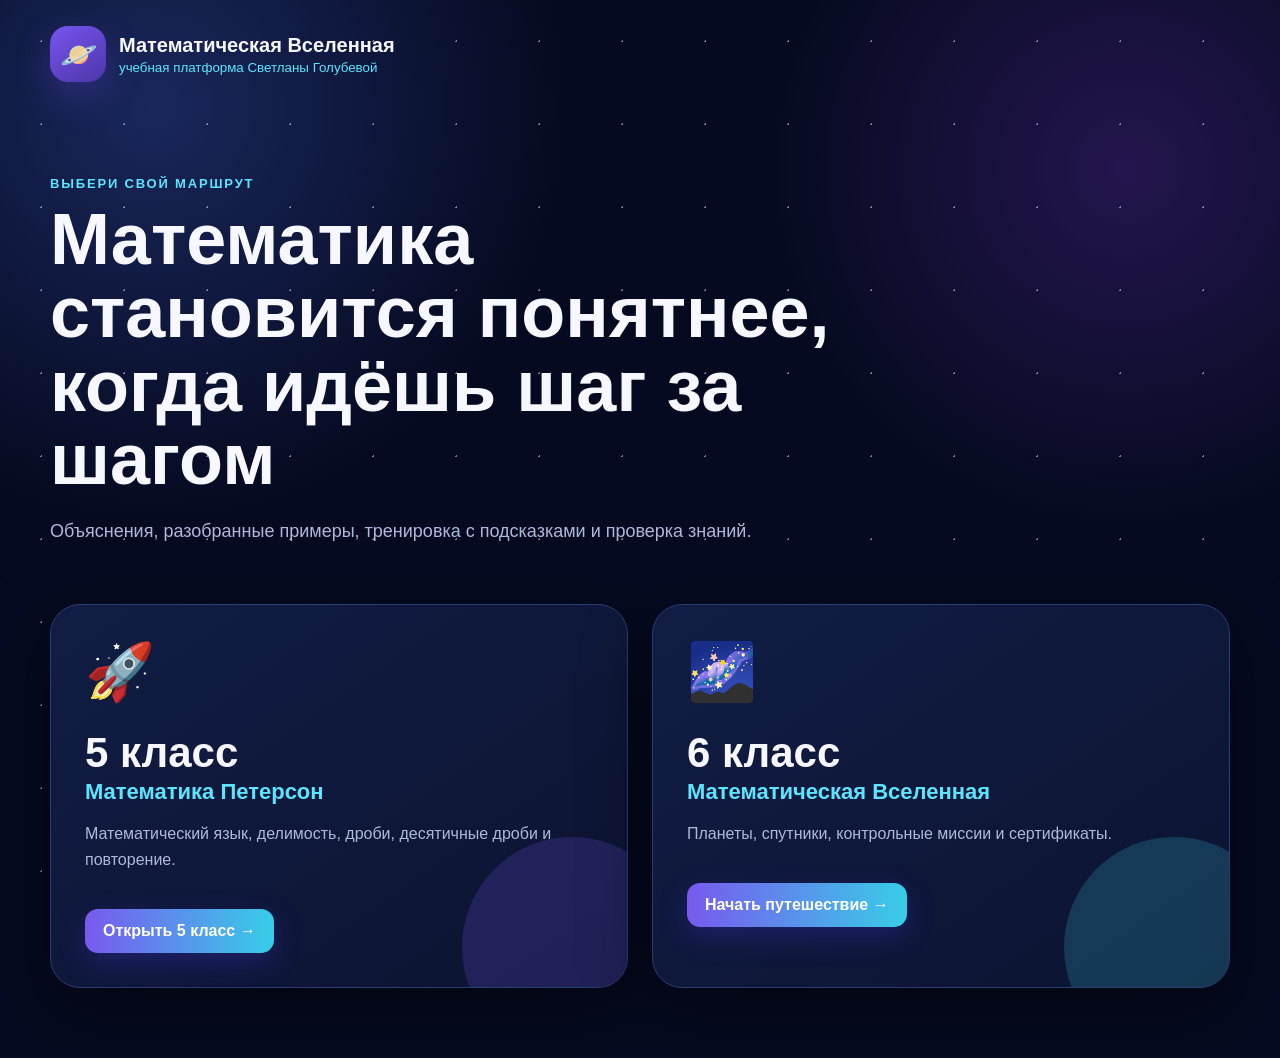
==== commit 18c172ef: "Общий вход с выбором 5 и 6 класса" ====
--- a/index.html
+++ b/index.html
@@ -1,236 +1 @@
-<!doctype html>
-<html lang="ru">
-<head>
-  <meta charset="utf-8">
-  <meta name="viewport" content="width=device-width, initial-scale=1">
-  <title>Математическая Вселенная — 6 класс</title>
-  <meta name="description" content="Космический математический тренажёр для 6 класса">
-  <meta property="og:type" content="website">
-  <meta property="og:title" content="Математическая Вселенная — 6 класс">
-  <meta property="og:description" content="Выбирай планету, повторяй математику и получай именные сертификаты!">
-  <meta property="og:url" content="https://svetlanagolubka65-web.github.io/matematicheskaya-vselennaya/">
-  <meta name="twitter:card" content="summary_large_image">
-  <meta name="twitter:title" content="Математическая Вселенная — 6 класс">
-  <meta name="twitter:description" content="Космический тренажёр для полного повторения математики">
-  <link rel="icon" type="image/svg+xml" href="data:image/svg+xml,%3Csvg xmlns='http://www.w3.org/2000/svg' viewBox='0 0 64 64'%3E%3Crect width='64' height='64' rx='14' fill='%2305091b'/%3E%3Ccircle cx='32' cy='32' r='16' fill='%237c5cff'/%3E%3Cellipse cx='32' cy='32' rx='28' ry='9' fill='none' stroke='%2366e3ff' stroke-width='4' transform='rotate(-18 32 32)'/%3E%3C/svg%3E">
-  <style>
-    :root{--bg:#05091b;--panel:#0d1530;--panel2:#111d3f;--line:#263665;--text:#f7f9ff;--muted:#aab8dc;--cyan:#66e3ff;--purple:#8b6cff;--gold:#ffd166;--green:#51e3a4;--red:#ff6b7a}
-    *{box-sizing:border-box} body{margin:0;min-height:100vh;background:radial-gradient(circle at 50% -20%,#1f3265 0,#091127 34%,var(--bg) 70%);color:var(--text);font-family:Inter,Segoe UI,Arial,sans-serif;font-size:16px;overflow-x:hidden}
-    body:before{content:"";position:fixed;inset:0;pointer-events:none;opacity:.52;background-image:radial-gradient(#fff 1px,transparent 1px),radial-gradient(#66e3ff 1px,transparent 1px);background-size:83px 83px,137px 137px;background-position:0 0,33px 51px}
-    button,input{font:inherit}.app{position:relative;z-index:1;max-width:1280px;margin:auto;padding:20px 22px 48px}
-    header{display:flex;align-items:center;justify-content:space-between;gap:18px;padding:10px 0 22px}.brand{display:flex;align-items:center;gap:12px}.brand-mark{width:48px;height:48px;display:grid;place-items:center;border-radius:15px;background:linear-gradient(145deg,var(--purple),#4633a2);font-size:27px;box-shadow:0 0 28px #7c5cff55}.brand h1{font-size:clamp(1.25rem,2.7vw,2rem);line-height:1.05;margin:0}.brand small{display:block;color:var(--cyan);font-weight:700;margin-top:5px}.stats{display:flex;gap:10px;flex-wrap:wrap;justify-content:flex-end}.pill{border:1px solid var(--line);background:#0b1430dd;border-radius:999px;padding:10px 14px;color:var(--muted);font-weight:700}.pill strong{color:#fff}.view{display:none}.view.active{display:block}
-    .welcome{max-width:760px;margin:9vh auto 0;text-align:center;padding:42px 30px;border:1px solid #31457e;background:linear-gradient(160deg,#111d3fee,#080f24f2);border-radius:28px;box-shadow:0 32px 80px #0008}.welcome .planet-hero{font-size:78px;filter:drop-shadow(0 0 25px #66e3ff77)}.welcome h2{font-size:clamp(2rem,6vw,4.2rem);line-height:1;margin:18px 0 12px}.welcome p{color:var(--muted);font-size:1.12rem;line-height:1.6;max-width:600px;margin:0 auto 25px}.name-row{display:flex;gap:10px;max-width:540px;margin:auto}.name-row input{flex:1;min-width:0;padding:15px 17px;border:1px solid #3b4e84;border-radius:14px;background:#07102a;color:#fff;outline:none}.name-row input:focus{border-color:var(--cyan);box-shadow:0 0 0 3px #66e3ff22}.primary,.secondary{border:0;border-radius:14px;padding:14px 20px;font-weight:800;cursor:pointer}.primary{color:#061127;background:linear-gradient(135deg,var(--cyan),#8bfff0);box-shadow:0 10px 30px #66e3ff22}.primary:hover{transform:translateY(-1px)}.secondary{color:#fff;background:#17254c;border:1px solid #32477d}.error{min-height:24px;color:#ff9aa5;margin-top:9px}
-    .mission-head{display:flex;align-items:end;justify-content:space-between;gap:20px;margin-bottom:18px}.mission-head h2{font-size:clamp(1.7rem,4vw,3rem);margin:0 0 6px}.mission-head p{margin:0;color:var(--muted)}.map{position:relative;display:grid;grid-template-columns:repeat(5,minmax(145px,1fr));gap:20px;padding:31px;border:1px solid var(--line);border-radius:26px;background:linear-gradient(180deg,#0c1633e8,#080e21e8);overflow:hidden}.route{position:absolute;left:6%;right:6%;top:50%;height:2px;background:repeating-linear-gradient(90deg,#415787 0 10px,transparent 10px 20px);opacity:.6}.planet{position:relative;z-index:1;min-height:190px;padding:19px 13px 15px;border:1px solid #2f4071;border-radius:22px;background:#0c1530;display:flex;flex-direction:column;align-items:center;text-align:center;color:#fff;cursor:pointer;transition:.2s}.planet:hover:not(.locked){transform:translateY(-5px);border-color:var(--cyan)}.planet.locked{opacity:.48;cursor:not-allowed}.orb{position:relative;width:82px;height:82px;border-radius:50%;display:grid;place-items:center;font-size:38px;margin-bottom:12px;box-shadow:inset -15px -12px 23px #0005,0 0 25px var(--glow)}.moon-badge{position:absolute;z-index:3;top:67px;right:12px;min-width:56px;padding:6px 8px;border:1px solid #c7e8ff;border-radius:999px;background:#e9f7ff;color:#10234a;font-size:.7rem;font-weight:900;box-shadow:0 0 0 5px #57c7ff20,0 5px 18px #0008;animation:moonFloat 2.8s ease-in-out infinite}.moon-badge:before{content:'◐ ';color:#5274c9}.planet h3{font-size:1rem;margin:0 0 8px;line-height:1.25}.planet small{color:var(--muted);line-height:1.3}.status{position:absolute;top:10px;right:10px;font-size:18px}.rocket{position:absolute;z-index:4;font-size:38px;line-height:1;pointer-events:none;filter:drop-shadow(0 0 11px #66e3ff);transform-origin:50% 50%;transition:left .9s cubic-bezier(.33,.8,.25,1),top .9s cubic-bezier(.33,.8,.25,1),transform .28s ease,filter .28s ease;will-change:left,top,transform}.rocket:after{content:'✦';position:absolute;left:-14px;top:12px;font-size:16px;color:var(--cyan);opacity:0;text-shadow:-9px 3px 7px #8b6cff}.rocket.flying{filter:drop-shadow(0 0 18px #66e3ff) drop-shadow(0 0 8px #fff)}.rocket.flying:after{opacity:1;animation:trailPulse .22s infinite alternate}.rocket.landed{animation:rocketLand .5s ease}.rocket.no-transition{transition:none}.legend{display:flex;gap:18px;margin-top:15px;color:var(--muted);font-size:.92rem;flex-wrap:wrap}.satellite-card{border:1px solid #8edbff;background:linear-gradient(145deg,#102955,#0b1736);box-shadow:0 0 34px #57c7ff22}.satellite-icon{font-size:3.4rem;margin-bottom:7px;filter:drop-shadow(0 0 14px #b9ebff)}
-    .satellite-system{position:absolute;z-index:3;top:60px;right:5px;display:flex;flex-direction:column;align-items:flex-end;gap:5px;pointer-events:none}.satellite-system .moon-badge{position:static;max-width:116px;min-width:0;padding:5px 7px;font-size:.62rem;line-height:1.1;box-shadow:0 0 0 4px #57c7ff20,0 5px 18px #0008}.satellite-system .moon-badge:nth-child(2){animation-delay:.7s}.satellite-system .moon-badge:nth-child(3){animation-delay:1.4s}
-    @keyframes moonFloat{50%{transform:translateY(-5px)}}
-    @keyframes trailPulse{from{transform:translateX(2px) scale(.7);opacity:.35}to{transform:translateX(-7px) scale(1.3);opacity:1}}@keyframes rocketLand{0%{transform:scale(1)}45%{transform:scale(1.22)}100%{transform:scale(1)}}
-    .lesson{max-width:920px;margin:auto}.lesson-top{display:flex;align-items:center;gap:15px;margin-bottom:18px}.back{width:45px;height:45px;border-radius:13px;background:#142249;border:1px solid #2f4378;color:#fff;cursor:pointer}.lesson-top h2{margin:0}.progress-wrap{position:relative;height:12px;background:#111c3b;border-radius:20px;margin:34px 0 28px;box-shadow:inset 0 0 0 1px #263665,0 0 16px #66e3ff18}.progress-wrap:after{content:'⭐';position:absolute;right:-12px;top:50%;transform:translateY(-50%);font-size:24px;filter:drop-shadow(0 0 8px #ffd166)}.progress-bar{height:100%;width:0;border-radius:20px;background:linear-gradient(90deg,var(--purple),var(--cyan));transition:width .65s cubic-bezier(.33,.8,.25,1);box-shadow:0 0 14px #66e3ff66}.mission-rocket{position:absolute;z-index:2;left:0;top:50%;font-size:30px;line-height:1;pointer-events:none;transform:translate(-50%,-50%) rotate(45deg);filter:drop-shadow(0 0 8px #66e3ff);transition:left .65s cubic-bezier(.33,.8,.25,1);will-change:left}.mission-rocket:after{content:'✦';position:absolute;right:24px;top:17px;color:var(--cyan);font-size:12px;text-shadow:8px 3px 6px #8b6cff;animation:trailPulse .3s infinite alternate}.card{border:1px solid #2e4073;background:linear-gradient(160deg,#111d3f,#0a122a);border-radius:24px;padding:clamp(22px,4vw,38px);box-shadow:0 24px 60px #0005}.eyebrow{color:var(--cyan);font-weight:800;text-transform:uppercase;letter-spacing:.08em;font-size:.82rem}.card h3{font-size:clamp(1.45rem,3vw,2.2rem);margin:10px 0 15px}.tip{border-left:4px solid var(--gold);background:#191e35;padding:16px 18px;border-radius:0 14px 14px 0;color:#eaf0ff;line-height:1.55}.example-list{display:grid;gap:9px;margin:20px 0 24px}.example{font-size:1.08rem;font-weight:800;text-align:left;margin:0;padding:12px 15px;color:var(--gold);background:#0b1632;border:1px solid #314675;border-radius:12px}.example:before{content:'✦ ';color:var(--cyan)}.answers{display:grid;grid-template-columns:repeat(2,1fr);gap:12px;margin:22px 0}.answer{padding:15px;border-radius:14px;border:1px solid #354a80;background:#111c3c;color:#fff;font-weight:750;cursor:pointer;text-align:left}.answer:hover{border-color:var(--cyan)}.answer.correct{border-color:var(--green);background:#12352e}.answer.wrong{border-color:var(--red);background:#3b1824}.feedback{min-height:55px;padding:12px 0;color:var(--muted);line-height:1.45}.feedback.good{color:#8ff2c8}.feedback.bad{color:#ff9baa}.actions{display:flex;justify-content:flex-end;gap:10px}.reward{text-align:center}.reward .big{font-size:86px}.reward h3{font-size:2.2rem}.reward .score{font-size:1.25rem;color:var(--gold);font-weight:800}.test-rules{display:grid;grid-template-columns:repeat(3,1fr);gap:10px;margin:23px 0}.test-rule{padding:15px 10px;border:1px solid #314675;border-radius:14px;background:#0b1632;text-align:center;color:var(--muted)}.test-rule strong{display:block;color:#fff;font-size:1.1rem;margin-top:5px}.certificate{position:relative;overflow:hidden;border:2px solid #d9b85b;background:linear-gradient(145deg,#111b39,#080f24);padding:clamp(24px,5vw,52px);text-align:center;border-radius:24px;box-shadow:inset 0 0 0 8px #d9b85b18}.certificate:before,.certificate:after{content:'✦';position:absolute;color:#ffd16655;font-size:72px}.certificate:before{left:18px;top:8px}.certificate:after{right:18px;bottom:8px}.certificate .seal{position:relative;width:112px;height:112px;margin:0 auto 18px}.belarus-medal .ribbon{position:absolute;top:2px;width:31px;height:62px;border-radius:7px 7px 3px 3px;transform-origin:top}.belarus-medal .ribbon-red{left:27px;background:linear-gradient(90deg,#b7102b,#ef3340);transform:rotate(-18deg)}.belarus-medal .ribbon-white{left:41px;background:linear-gradient(90deg,#e9eef5,#fff);z-index:1}.belarus-medal .ribbon-green{right:27px;background:linear-gradient(90deg,#007a33,#169b62);transform:rotate(18deg)}.belarus-medal .medal-disc{position:absolute;z-index:2;left:19px;bottom:0;width:74px;height:74px;border-radius:50%;display:grid;place-items:center;font-size:34px;color:#8a1c2e;background:radial-gradient(circle at 38% 32%,#ffe58f,#d8a42b 68%,#8f6718);border:5px solid #f7cc58;box-shadow:0 0 28px #ffd16666}.certificate h3{font-family:Georgia,serif;font-size:clamp(2rem,5vw,3.5rem);color:#ffe49a;margin:8px 0}.certificate .student{font-size:clamp(1.7rem,4vw,2.6rem);font-weight:900;margin:20px 0 8px}.certificate .topic{font-size:1.25rem;color:var(--cyan);font-weight:800}.certificate .certificate-meta{display:flex;justify-content:center;gap:30px;flex-wrap:wrap;margin-top:28px;color:#d7e0fa}.certificate .signature{margin-top:25px;color:#ffe49a;font-family:Georgia,serif}.certificate-actions{justify-content:center;margin-top:18px}.hidden{display:none!important}
-    @media(max-width:950px){.map{grid-template-columns:repeat(2,1fr)}.route{display:none}.planet{min-height:170px}}@media(max-width:600px){.app{padding:12px 12px 35px}header{align-items:flex-start}.stats{gap:6px}.pill{padding:8px 10px;font-size:.85rem}.welcome{margin-top:3vh;padding:30px 18px}.name-row{flex-direction:column}.map{grid-template-columns:1fr;padding:16px}.answers,.test-rules{grid-template-columns:1fr}.mission-head{align-items:flex-start;flex-direction:column}.planet{min-height:150px;flex-direction:row;text-align:left;gap:15px}.orb{margin:0;flex:0 0 75px;width:75px;height:75px}.rocket{font-size:32px}.certificate-actions{flex-direction:column}.certificate-actions button{width:100%}}
-    @media print{body{background:#fff;color:#111}body:before,header,.lesson-top,.progress-wrap,.certificate-actions{display:none!important}.app,.lesson,.card{max-width:none;margin:0;padding:0;border:0;background:#fff;box-shadow:none}.view{display:none!important}#lessonView{display:block!important}.certificate{display:block!important;color:#111;background:#fff;border:4px double #8f6718;border-radius:0;min-height:95vh;padding:70px 55px;box-shadow:inset 0 0 0 10px #f5e9c4}.certificate h3,.certificate .signature{color:#785613}.certificate .topic{color:#174f76}.certificate .certificate-meta{color:#333}}
-  </style>
-</head>
-<body>
-<main class="app">
-  <header>
-    <div class="brand"><div class="brand-mark">🪐</div><div><h1>Математическая Вселенная</h1><small>6 класс</small></div></div>
-    <div class="stats hidden" id="stats"><div class="pill">👩‍🚀 <strong id="studentName">Исследователь</strong></div><div class="pill">⭐ <strong id="stars">0</strong></div><div class="pill">🪐 <strong id="doneCount">0</strong>/10</div></div>
-  </header>
-
-  <section class="view active" id="startView">
-    <div class="welcome"><div class="planet-hero">🚀</div><h2>Твоя миссия начинается</h2><p>Исследуй математические планеты, выполняй задания и собирай звёзды. Ошибаться можно — бортовой помощник подскажет путь.</p><div class="name-row"><input id="nameInput" maxlength="24" placeholder="Как тебя зовут?" aria-label="Имя ученика"><button class="primary" id="startBtn">Начать полёт</button></div><div class="error" id="nameError"></div></div>
-  </section>
-
-  <section class="view" id="mapView">
-    <div class="mission-head"><div><h2>Карта звёздной системы</h2><p>Выбирай любую готовую планету и повторяй темы в удобном порядке.</p></div><button class="secondary" id="resetBtn">Начать заново</button></div>
-    <div class="map" id="planetMap"><div class="route"></div><div class="rocket" id="rocket">🚀</div></div>
-    <div class="legend"><span>🔓 доступно</span><span>🔒 ещё закрыто</span><span>✅ исследовано</span><span>⭐ звезда за верный ответ</span></div>
-  </section>
-
-  <section class="view" id="lessonView">
-    <div class="lesson"><div class="lesson-top"><button class="back" id="backBtn" aria-label="Вернуться к карте">←</button><div><div class="eyebrow" id="missionLabel">Миссия</div><h2 id="lessonTitle">Математическая планета</h2></div></div><div class="progress-wrap" aria-label="Маршрут по заданиям"><div class="progress-bar" id="progressBar"></div><div class="mission-rocket" id="missionRocket" aria-hidden="true">🚀</div></div><div class="card" id="lessonCard"></div></div>
-  </section>
-</main>
-
-<script>
-const planets=[
- ['🪐','Планета Делимости','Делители, кратные и признаки','#6d7dff'],['☄️','Планета Дробей','Обыкновенные дроби','#ff8e72'],['🌍','Планета Десятичных дробей','Сравнение и действия','#36c98f'],['🌕','Планета Отношений','Отношения и пропорции','#d9dfea'],['🔴','Планета Процентов','Проценты в жизни','#ff596c'],['🛰️','Планета Чисел','Положительные и отрицательные','#57c7ff'],['💫','Планета Вычислений','Рациональные числа','#bf74ff'],['🛸','Планета Уравнений','Скобки и подобные слагаемые','#59e0d0'],['🌌','Планета Координат','Координатная плоскость','#6b8cff'],['⭐','Планета Геометрии','Круги, площади и объёмы','#ffd166']
-];
-const satellites={1:['Смешанные числа','Действия с дробями'],3:['Масштаб','Прямая и обратная пропорциональность'],4:['Увеличение и уменьшение'],5:['Модуль','Координатная прямая','Сравнение чисел'],6:['Раскрытие скобок','Числовые выражения']};
-const missions={
-0:{slides:[
- {type:'tip',title:'Делители и кратные',text:'Делитель делит число без остатка. Кратное получается при умножении числа на натуральное число.',examples:['Делители 12: 1, 2, 3, 4, 6, 12','18 : 3 = 6 без остатка — значит, 3 является делителем 18','Кратные 5: 5, 10, 15, 20, 25…']},
- {type:'q',title:'Найди делитель',q:'Какое число является делителем 36?',answers:['5','7','9','10'],right:2,hint:'Проверь, делится ли 36 на выбранное число без остатка.'},
- {type:'tip',title:'Признаки делимости',text:'На 2 делятся чётные числа, на 5 — числа с последней цифрой 0 или 5, на 3 и 9 — по сумме цифр.',examples:['246 делится на 2, потому что последняя цифра 6 — чётная','735 делится на 5, потому что оканчивается цифрой 5','4 + 5 = 9, значит 45 делится на 3 и на 9']},
- {type:'q',title:'Признак делимости на 3',q:'Какое число делится на 3?',answers:['124','135','217','401'],right:1,hint:'Сложи цифры каждого числа. Сумма должна делиться на 3.'},
- {type:'q',title:'Простое число',q:'Какое число является простым?',answers:['15','21','23','27'],right:2,hint:'У простого числа ровно два делителя: 1 и само число.'},
- {type:'q',title:'Общее кратное',q:'Какое число кратно и 4, и 6?',answers:['12','18','20','28'],right:0,hint:'Число должно делиться без остатка и на 4, и на 6.'},
- {type:'q',title:'Космический код',q:'Какое число делится одновременно на 2, 3 и 5?',answers:['30','42','45','50'],right:0,hint:'Оно чётное, оканчивается на 0 или 5, а сумма цифр делится на 3.'}
-],test:[
- {q:'Какое число является делителем 48?',answers:['5','6','7','9'],right:1},{q:'Какое число делится на 9?',answers:['234','315','407','542'],right:1},{q:'Какое число простое?',answers:['29','33','35','39'],right:0},{q:'Какое число кратно 8?',answers:['42','48','54','58'],right:1},{q:'На какие числа делится 120?',answers:['Только на 2','Только на 3','На 2, 3 и 5','Только на 5'],right:2}]},
-1:{slides:[
- {type:'tip',title:'Основное свойство дроби',text:'Если числитель и знаменатель умножить или разделить на одно и то же ненулевое число, значение дроби не изменится.',examples:['2/3 = 4/6 = 6/9','8/12 = 2/3 — числитель и знаменатель разделили на 4','3/5 = 9/15 — числитель и знаменатель умножили на 3']},
- {type:'q',title:'Равные дроби',q:'Какая дробь равна 3/5?',answers:['6/10','6/8','9/10','3/10'],right:0,hint:'Умножь числитель и знаменатель 3/5 на одно и то же число.'},
- {type:'satellite',title:'Спутник «Смешанные числа»',text:'Смешанное число состоит из целой и дробной частей. Чтобы превратить его в неправильную дробь, умножь целую часть на знаменатель, прибавь числитель и запиши результат над прежним знаменателем.',examples:['2 1/3 = (2 · 3 + 1)/3 = 7/3','11/4 = 2 3/4','3 2/5 = 17/5']},
- {type:'q',title:'Смешанные числа',q:'Преврати 3 1/4 в неправильную дробь.',answers:['7/4','12/4','13/4','15/4'],right:2,hint:'Умножь 3 на 4 и прибавь 1.'},
- {type:'tip',title:'Сложение дробей',text:'При одинаковых знаменателях складывают числители. При разных — сначала приводят дроби к общему знаменателю.',examples:['1/4 + 2/4 = 3/4','1/2 + 1/4 = 2/4 + 1/4 = 3/4','5/6 − 1/3 = 5/6 − 2/6 = 3/6 = 1/2']},
- {type:'satellite',title:'Спутник «Действия с дробями»',text:'При умножении дробей перемножают числители и знаменатели. Чтобы разделить на дробь, умножают на обратную ей дробь. Результат обязательно сокращают.',examples:['2/3 · 3/5 = 6/15 = 2/5','3/4 : 2/5 = 3/4 · 5/2 = 15/8','1 1/2 · 2/3 = 3/2 · 2/3 = 1']},
- {type:'q',title:'Действия с дробями',q:'Вычисли: 3/5 · 10/9.',answers:['2/3','3/2','30/14','13/14'],right:0,hint:'Перемножь дроби и сократи 30/45.'},
- {type:'q',title:'Сократи дробь',q:'Сократи дробь 12/18.',answers:['2/3','3/4','4/5','6/7'],right:0,hint:'Раздели числитель и знаменатель на их общий делитель 6.'},
- {type:'q',title:'Сравни дроби',q:'Какая дробь больше?',answers:['3/8','5/8','Они равны','Сравнить нельзя'],right:1,hint:'Знаменатели одинаковые — сравни числители.'},
- {type:'q',title:'Сложи дроби',q:'Вычисли: 2/7 + 3/7.',answers:['5/14','5/7','6/7','1'],right:1,hint:'Знаменатель оставь прежним, а числители сложи.'},
- {type:'q',title:'Часть маршрута',q:'Корабль прошёл 1/3 пути утром и 1/6 вечером. Какую часть пути он прошёл?',answers:['2/9','1/2','2/6','1/9'],right:1,hint:'Приведи 1/3 к знаменателю 6: это 2/6.'}
-],test:[
- {q:'Какая дробь равна 4/7?',answers:['8/14','8/11','12/14','4/14'],right:0},{q:'Сократи дробь 15/25.',answers:['5/10','3/5','2/5','5/3'],right:1},{q:'Вычисли: 3/10 + 4/10.',answers:['7/20','7/10','12/10','1/10'],right:1},{q:'Какая дробь меньше?',answers:['7/9','5/9','Они равны','Сравнить нельзя'],right:1},{q:'Вычисли: 1/2 + 1/4.',answers:['2/6','2/4','3/4','1/6'],right:2}]},
-2:{slides:[
- {type:'tip',title:'Сравнение десятичных дробей',text:'Сначала сравни целые части. Если они равны — сравни десятые, затем сотые. Недостающие нули можно дописать справа.',examples:['4,7 = 4,70  →  4,70 > 4,65','6,08 < 6,8, потому что 6,08 < 6,80','2,450 = 2,45 — нули справа не меняют значение']},
- {type:'q',title:'Выбери наибольшее число',q:'Какое число самое большое?',answers:['3,8','3,75','3,805','3,79'],right:2,hint:'Дополни нули: 3,800; 3,750; 3,805; 3,790.'},
- {type:'tip',title:'Сложение и вычитание',text:'Записывай числа так, чтобы запятая стояла под запятой. Затем считай как с натуральными числами.',examples:['12,35 + 4,8 = 12,35 + 4,80 = 17,15','9,4 − 2,75 = 9,40 − 2,75 = 6,65','3,08 + 0,92 = 4,00 = 4']},
- {type:'q',title:'Точный расчёт',q:'Вычисли: 15,7 − 8,46',answers:['7,24','7,34','6,24','23,16'],right:0,hint:'Запиши 15,70 − 8,46 и вычитай по разрядам.'},
- {type:'q',title:'Космический запас',q:'В контейнере было 6,5 л воды. Использовали 2,75 л. Сколько осталось?',answers:['3,25 л','3,75 л','4,25 л','9,25 л'],right:1,hint:'6,50 − 2,75. Не забудь выровнять запятые.'},
- {type:'q',title:'Собери маршрут',q:'Найди значение: 3,48 + 2,7 + 0,52',answers:['6,07','6,70','5,80','7,20'],right:1,hint:'Удобно сначала сложить 3,48 и 0,52 — получится целое число.'},
- {type:'q',title:'Финальное испытание',q:'Расположи числа по возрастанию: 5,06; 5,6; 5,006',answers:['5,006; 5,06; 5,6','5,6; 5,06; 5,006','5,06; 5,006; 5,6','5,006; 5,6; 5,06'],right:0,hint:'Сравни 5,006; 5,060; 5,600.'}
-],test:[
- {q:'Какое число больше?',answers:['7,03','7,3','Они равны','Определить нельзя'],right:1},{q:'Вычисли: 24,8 + 5,67',answers:['29,47','30,47','30,57','80,5'],right:1},{q:'Вычисли: 18 − 6,85',answers:['11,15','12,15','11,25','24,85'],right:0},{q:'Найди значение: (2,4 + 1,65) − 0,5',answers:['3,05','3,45','3,55','4,55'],right:2},{q:'Ракета пролетела 12,5 км, а затем на 3,75 км меньше. Сколько километров она пролетела во второй раз?',answers:['8,25 км','8,75 км','9,75 км','16,25 км'],right:1}]},
-3:{slides:[
- {type:'tip',title:'Что такое отношение',text:'Отношение показывает, во сколько раз одна величина больше другой или какую часть одна величина составляет от другой. Оба числа можно разделить на их общий делитель.',examples:['12 : 8 = 3 : 2','10 красных и 5 синих шаров: 10 : 5 = 2 : 1','Отношение 6 м к 3 м равно 2, потому что 6 : 3 = 2']},
- {type:'q',title:'Сократи отношение',q:'Сократи отношение 18 : 24.',answers:['2 : 3','3 : 4','4 : 5','6 : 7'],right:1,hint:'Раздели оба числа на их общий делитель 6.'},
- {type:'tip',title:'Главное свойство пропорции',text:'В верной пропорции произведение крайних членов равно произведению средних. Это помогает находить неизвестный член пропорции.',examples:['a : b = c : d  →  a · d = b · c','2 : 3 = 4 : 6, потому что 2 · 6 = 3 · 4 = 12','x : 5 = 6 : 15  →  x = (5 · 6) : 15 = 2']},
- {type:'q',title:'Найди неизвестное',q:'Реши пропорцию: x / 5 = 6 / 15.',answers:['2','3','5','10'],right:0,hint:'Умножь 5 на 6 и раздели результат на 15.'},
- {type:'satellite',title:'Спутник «Масштаб»',text:'Масштаб показывает, во сколько раз расстояние на карте меньше настоящего. Масштаб 1 : 100 000 означает, что 1 см на карте соответствует 1 км на местности.',examples:['1 : 100 000 → 1 см = 1 км','5 см на карте → 5 км на местности','При масштабе 1 : 50 000 два сантиметра соответствуют 1 км']},
- {type:'q',title:'Работа с масштабом',q:'Масштаб карты 1 : 200 000. Какому расстоянию соответствуют 3 см?',answers:['600 м','3 км','6 км','60 км'],right:2,hint:'1 см соответствует 2 км, значит 3 см — это 6 км.'},
- {type:'satellite',title:'Спутник «Прямая и обратная пропорциональность»',text:'При прямой пропорциональности одна величина увеличивается во столько же раз, что и другая. При обратной — увеличение одной величины приводит к уменьшению другой во столько же раз.',examples:['В 2 раза больше товара → в 2 раза выше стоимость','Скорость в 2 раза выше → время пути в 2 раза меньше','3 тетради стоят 6 рублей, 6 тетрадей — 12 рублей']},
- {type:'q',title:'Вид зависимости',q:'Чем выше скорость при одном и том же расстоянии, тем меньше время движения. Какая это зависимость?',answers:['Прямая','Обратная','Постоянная','Случайная'],right:1,hint:'Одна величина увеличивается, а другая уменьшается.'},
- {type:'q',title:'Раздели в отношении',q:'Раздели число 42 в отношении 2 : 5.',answers:['14 и 28','12 и 30','10 и 32','6 и 36'],right:1,hint:'Всего 7 частей. Найди одну часть: 42 : 7.'},
- {type:'q',title:'Проложи маршрут по карте',q:'Масштаб карты 1 : 100 000. Чему соответствуют 3 см на карте?',answers:['300 м','3 км','30 км','300 км'],right:1,hint:'1 см соответствует 100 000 см, то есть 1 км.'},
- {type:'q',title:'Космический сплав',q:'Два вещества смешали в отношении 2 : 3. Масса смеси 20 кг. Сколько взяли каждого вещества?',answers:['8 кг и 12 кг','10 кг и 10 кг','6 кг и 14 кг','4 кг и 16 кг'],right:0,hint:'Всего 5 частей. Одна часть равна 20 : 5 = 4 кг.'}
-],test:[
- {q:'Сократи отношение 15 : 25.',answers:['2 : 5','3 : 5','5 : 3','5 : 8'],right:1},
- {q:'Реши пропорцию: x / 8 = 3 / 4.',answers:['4','6','8','12'],right:1},
- {q:'Раздели 56 в отношении 3 : 4.',answers:['21 и 35','24 и 32','28 и 28','18 и 38'],right:1},
- {q:'Масштаб карты 1 : 200 000. Какое расстояние соответствует 4 см?',answers:['800 м','4 км','8 км','80 км'],right:2},
- {q:'6 тетрадей стоят 18 рублей. Сколько стоят 10 таких тетрадей?',answers:['24 рубля','28 рублей','30 рублей','36 рублей'],right:2}]},
-4:{slides:[
- {type:'tip',title:'Что такое процент',text:'Один процент — это одна сотая часть числа. Чтобы найти несколько процентов, число делят на 100 и умножают на количество процентов.',examples:['1% от 500 = 500 : 100 = 5','10% от 240 = 240 : 10 = 24','25% от 80 = 80 : 4 = 20']},
- {type:'q',title:'Найди процент числа',q:'Чему равны 20% от 150?',answers:['15','20','30','75'],right:2,hint:'Найди 10% от 150, а затем умножь результат на 2.'},
- {type:'tip',title:'Как найти число по его проценту',text:'Если известна часть и её процент, сначала находим один процент, а затем всё число. Можно также составить пропорцию.',examples:['12 — это 20% числа: 12 : 20 · 100 = 60','45 — это 50% числа: 45 : 50 · 100 = 90','Цена после скидки 25% равна 75% первоначальной цены']},
- {type:'q',title:'Найди всё число',q:'18 составляет 30% некоторого числа. Найди это число.',answers:['54','60','72','90'],right:1,hint:'Раздели 18 на 30 и умножь на 100.'},
- {type:'satellite',title:'Спутник «Увеличение и уменьшение»',text:'Чтобы увеличить число на p%, прибавь к нему p% этого числа. Чтобы уменьшить — вычти. Можно умножать на специальный множитель.',examples:['200 увеличить на 10%: 200 · 1,1 = 220','500 уменьшить на 15%: 500 · 0,85 = 425','80 увеличить на 25%: 80 · 1,25 = 100']},
- {type:'q',title:'Изменение цены',q:'Цена 400 рублей увеличилась на 20%. Какой стала новая цена?',answers:['420 рублей','440 рублей','480 рублей','500 рублей'],right:2,hint:'Найди 20% от 400 и прибавь к первоначальной цене.'},
- {type:'q',title:'Космическая скидка',q:'Скафандр стоил 200 рублей. Скидка составила 15%. Сколько стоит скафандр после скидки?',answers:['170 рублей','175 рублей','185 рублей','195 рублей'],right:0,hint:'Найди 15% от 200 и вычти скидку из первоначальной цены.'},
- {type:'q',title:'Пополнение запаса',q:'Запас топлива увеличили с 400 до 460 литров. На сколько процентов он увеличился?',answers:['10%','15%','20%','60%'],right:1,hint:'Увеличение равно 60 л. Найди, сколько процентов 60 составляет от 400.'},
- {type:'q',title:'Процент пройденного пути',q:'Ракета пролетела 72 км из 90 км. Какой процент пути пройден?',answers:['72%','75%','80%','90%'],right:2,hint:'Раздели 72 на 90 и умножь на 100%.'}
-],test:[
- {q:'Найди 15% от 300.',answers:['30','45','50','60'],right:1},
- {q:'24 составляет 40% числа. Чему равно всё число?',answers:['48','60','64','96'],right:1},
- {q:'Товар стоил 500 рублей. После скидки 10% его цена равна…',answers:['450 рублей','475 рублей','490 рублей','550 рублей'],right:0},
- {q:'Число увеличили с 80 до 100. На сколько процентов оно увеличилось?',answers:['20%','25%','40%','80%'],right:1},
- {q:'Ученик решил 18 задач из 20. Какой процент задач решён?',answers:['80%','85%','90%','95%'],right:2}]},
-5:{slides:[
- {type:'tip',title:'Положительные и отрицательные числа',text:'Положительные числа расположены справа от нуля, а отрицательные — слева. Чем правее находится число на координатной прямой, тем оно больше.',examples:['+6 находится на 6 единиц правее нуля','−4 находится на 4 единицы левее нуля','Температура −3 °C означает 3 градуса ниже нуля']},
- {type:'q',title:'Найди самое маленькое число',q:'Какое число расположено дальше всех слева на координатной прямой?',answers:['−2','3','−7','0'],right:2,hint:'Среди отрицательных чисел меньше то, у которого модуль больше.'},
- {type:'satellite',title:'Спутник «Модуль»',text:'Модуль числа показывает расстояние от этого числа до нуля. Расстояние всегда неотрицательно: модуль положительного и отрицательного противоположных чисел одинаков.',examples:['|8| = 8 и |−8| = 8','|−7| = 7','|0| = 0']},
- {type:'q',title:'Найди противоположное число',q:'Какое число противоположно числу −12?',answers:['−12','0','12','24'],right:2,hint:'Противоположные числа отличаются только знаком.'},
- {type:'satellite',title:'Спутник «Координатная прямая»',text:'На координатной прямой выбирают начало отсчёта, единичный отрезок и положительное направление. Положительные числа отмечают справа от нуля, отрицательные — слева.',examples:['Точка A(4) находится справа от 0','Точка B(−3) находится слева от 0','Расстояние между −2 и 5 равно 7 единицам']},
- {type:'q',title:'Координатная прямая',q:'Какое число находится на 6 единиц левее числа 2?',answers:['−8','−4','4','8'],right:1,hint:'Двигайся влево: 2 − 6.'},
- {type:'satellite',title:'Спутник «Сравнение чисел»',text:'Из двух чисел больше то, которое находится правее на координатной прямой. Любое положительное число больше нуля и любого отрицательного числа.',examples:['−2 > −7','0 > −5','3 > −100']},
- {type:'q',title:'Сравнение чисел',q:'Выбери верное неравенство.',answers:['−9 > −4','−3 < −8','−6 < 1','0 < −2'],right:2,hint:'Положительное число всегда больше отрицательного.'},
- {type:'q',title:'Вычисли модуль',q:'Чему равен |−15|?',answers:['−15','0','15','30'],right:2,hint:'Модуль — это расстояние до нуля.'},
- {type:'q',title:'Сравни числа',q:'Какое число больше: −3 или −8?',answers:['−8','−3','Они равны','Определить нельзя'],right:1,hint:'На координатной прямой правее находится число −3.'},
- {type:'q',title:'Глубина субмарины',q:'Субмарина находилась на отметке −120 м и поднялась на 45 м. На какой отметке она оказалась?',answers:['−165 м','−85 м','−75 м','75 м'],right:2,hint:'При подъёме значение увеличивается: −120 + 45.'}
-],test:[
- {q:'Какое число больше: −6 или −2?',answers:['−6','−2','Они равны','0'],right:1},
- {q:'Какое число противоположно числу 9?',answers:['−9','0','9','18'],right:0},
- {q:'Чему равен |−23|?',answers:['−23','0','23','46'],right:2},
- {q:'Расположи числа −5, 0, 3, −1 по возрастанию.',answers:['−5, −1, 0, 3','−1, −5, 0, 3','3, 0, −1, −5','−5, 0, −1, 3'],right:0},
- {q:'Температура была +4 °C и понизилась на 9 °C. Какой она стала?',answers:['−13 °C','−5 °C','5 °C','13 °C'],right:1}]},
-6:{slides:[
- {type:'tip',title:'Сложение и вычитание рациональных чисел',text:'При сложении чисел с разными знаками вычитают меньший модуль из большего и ставят знак числа с большим модулем. Вычитание отрицательного числа заменяют сложением положительного.',examples:['−4 + 7 = 3','6 + (−9) = −3','5 − (−2) = 5 + 2 = 7']},
- {type:'q',title:'Сложи числа',q:'Вычисли: −8 + 13.',answers:['−21','−5','5','21'],right:2,hint:'Вычти 8 из 13 и сохрани знак числа с большим модулем.'},
- {type:'tip',title:'Умножение и деление чисел со знаками',text:'Одинаковые знаки дают плюс, разные знаки — минус. Сначала определи знак результата, затем выполни действие с модулями чисел.',examples:['(−3) · 4 = −12','(−5) · (−2) = 10','18 : (−6) = −3']},
- {type:'q',title:'Умножь числа',q:'Вычисли: (−7) · (−6).',answers:['−42','−13','13','42'],right:3,hint:'Произведение двух отрицательных чисел положительно.'},
- {type:'q',title:'Раздели числа',q:'Вычисли: 24 : (−8).',answers:['−3','3','−16','16'],right:0,hint:'Знаки разные, поэтому результат отрицательный.'},
- {type:'satellite',title:'Спутник «Раскрытие скобок»',text:'Если перед скобками стоит плюс, знаки внутри сохраняются. Если стоит минус, каждый знак внутри меняется на противоположный.',examples:['7 + (a − 2) = 7 + a − 2','9 − (x + 4) = 9 − x − 4','−(m − 5) = −m + 5']},
- {type:'q',title:'Раскрытие скобок',q:'Как раскрыть скобки: 6 − (a − 3)?',answers:['6 − a − 3','6 − a + 3','6 + a − 3','6 + a + 3'],right:1,hint:'Минус перед скобками меняет оба знака внутри.'},
- {type:'satellite',title:'Спутник «Числовые выражения»',text:'В числовом выражении сначала выполняют действия в скобках, затем умножение и деление, после этого сложение и вычитание.',examples:['18 − 2 · 5 = 8','(18 − 2) · 5 = 80','24 : 6 · 2 = 8']},
- {type:'q',title:'Порядок действий',q:'Вычисли: 20 − 3 · (4 + 1).',answers:['5','17','25','85'],right:0,hint:'Сначала скобки, затем умножение, потом вычитание.'},
- {type:'q',title:'Действия со скобками',q:'Найди значение: 5 − (−9) + (−4).',answers:['0','8','10','18'],right:2,hint:'Замени вычитание отрицательного числа сложением: 5 + 9 − 4.'},
- {type:'q',title:'Температура на станции',q:'На станции было −12 °C. Сначала потеплело на 7 °C, затем похолодало на 3 °C. Какой стала температура?',answers:['−22 °C','−8 °C','−2 °C','8 °C'],right:1,hint:'Запиши выражение: −12 + 7 − 3.'}
-],test:[
- {q:'Вычисли: −15 + 8.',answers:['−23','−7','7','23'],right:1},
- {q:'Вычисли: 9 − (−6).',answers:['3','−3','15','−15'],right:2},
- {q:'Вычисли: (−4) · 7.',answers:['−28','−11','11','28'],right:0},
- {q:'Вычисли: (−36) : (−9).',answers:['−4','4','27','45'],right:1},
- {q:'Найди значение: (−5) + 3 · (−2).',answers:['−16','−11','1','11'],right:1}]},
-7:{slides:[
- {type:'tip',title:'Раскрытие скобок',text:'Если перед скобками стоит знак «плюс», знаки внутри не меняются. Если перед скобками стоит «минус», знаки всех слагаемых в скобках меняются на противоположные.',examples:['5 + (x − 2) = 5 + x − 2','7 − (x + 3) = 7 − x − 3','−(a − 4) = −a + 4']},
- {type:'q',title:'Раскрой скобки',q:'Как правильно раскрыть скобки: 8 − (x − 5)?',answers:['8 − x − 5','8 − x + 5','8 + x − 5','8 + x + 5'],right:1,hint:'Перед скобками стоит минус — измени оба знака внутри.'},
- {type:'tip',title:'Подобные слагаемые и уравнения',text:'Подобные слагаемые имеют одинаковую буквенную часть. Чтобы решить уравнение, неизвестные собирают в одной части, числа — в другой, затем находят значение переменной.',examples:['3x + 5x = 8x','4x − 7 = 13 → 4x = 20 → x = 5','2x + 3 = x + 9 → x = 6']},
- {type:'q',title:'Приведи подобные слагаемые',q:'Упрости выражение: 7x − 3x + 5.',answers:['4x + 5','10x + 5','4x','9x'],right:0,hint:'Сложи коэффициенты при x: 7 − 3.'},
- {type:'q',title:'Реши уравнение',q:'Реши уравнение: 5x − 8 = 17.',answers:['3','5','7','25'],right:1,hint:'Сначала прибавь 8 к обеим частям, затем раздели на 5.'},
- {type:'q',title:'Неизвестное в обеих частях',q:'Реши уравнение: 3x + 4 = x + 14.',answers:['4','5','7','9'],right:1,hint:'Перенеси x влево, а 4 вправо: 3x − x = 14 − 4.'},
- {type:'q',title:'Задача с уравнением',q:'К задуманному числу прибавили 12 и получили 31. Какое число задумали?',answers:['17','19','21','43'],right:1,hint:'Составь уравнение x + 12 = 31.'}
-],test:[
- {q:'Раскрой скобки: 10 − (a + 6).',answers:['10 − a − 6','10 − a + 6','10 + a − 6','10 + a + 6'],right:0},
- {q:'Упрости: 9y + 2y − 4.',answers:['11y − 4','7y − 4','11y','7y + 4'],right:0},
- {q:'Реши уравнение: 6x + 3 = 27.',answers:['3','4','5','6'],right:1},
- {q:'Реши уравнение: 4x − 5 = 2x + 9.',answers:['2','5','7','14'],right:2},
- {q:'Число умножили на 3 и вычли 4. Получили 20. Найди число.',answers:['6','8','12','16'],right:1}]},
-8:{slides:[
- {type:'tip',title:'Координатная плоскость',text:'Координатную плоскость образуют две перпендикулярные оси: горизонтальная Ox и вертикальная Oy. Точка записывается парой чисел (x; y): сначала движение по Ox, затем по Oy.',examples:['A(3; 2): 3 вправо и 2 вверх','B(−4; 1): 4 влево и 1 вверх','O(0; 0) — начало координат']},
- {type:'q',title:'Прочитай координаты',q:'Точка находится на 5 единиц правее начала координат и на 2 единицы ниже. Каковы её координаты?',answers:['(5; 2)','(−5; 2)','(5; −2)','(−5; −2)'],right:2,hint:'Вправо — x положительный, вниз — y отрицательный.'},
- {type:'tip',title:'Координатные четверти',text:'Оси делят плоскость на четыре четверти. Знаки координат помогают определить четверть: I (+;+), II (−;+), III (−;−), IV (+;−). Точки на осях не принадлежат ни одной четверти.',examples:['P(2; 5) лежит в I четверти','K(−3; 4) лежит во II четверти','M(4; −2) лежит в IV четверти']},
- {type:'q',title:'Определи четверть',q:'В какой четверти находится точка C(−6; −3)?',answers:['I','II','III','IV'],right:2,hint:'Обе координаты отрицательные — это III четверть.'},
- {type:'q',title:'Точка на оси',q:'На какой оси находится точка D(0; 7)?',answers:['На Ox','На Oy','В I четверти','В начале координат'],right:1,hint:'Если x = 0, точка находится на вертикальной оси Oy.'},
- {type:'q',title:'Симметрия относительно Ox',q:'Какая точка симметрична точке A(3; 4) относительно оси Ox?',answers:['(−3; 4)','(3; −4)','(−3; −4)','(4; 3)'],right:1,hint:'При отражении относительно Ox меняется знак координаты y.'},
- {type:'q',title:'Расстояние по горизонтали',q:'Найди расстояние между точками P(−2; 3) и Q(5; 3).',answers:['3','5','7','8'],right:2,hint:'Координаты y одинаковы. Найди расстояние от −2 до 5.'}
-],test:[
- {q:'Как записывают координаты точки?',answers:['Сначала y, потом x','Сначала x, потом y','Только одно число','Порядок неважен'],right:1},
- {q:'В какой четверти находится точка (−2; 5)?',answers:['I','II','III','IV'],right:1},
- {q:'Где находится точка (6; 0)?',answers:['На оси Ox','На оси Oy','В I четверти','В IV четверти'],right:0},
- {q:'Какая точка симметрична точке (−4; 2) относительно Oy?',answers:['(−4; −2)','(4; 2)','(4; −2)','(2; −4)'],right:1},
- {q:'Найди расстояние между A(1; −2) и B(1; 4).',answers:['2','3','5','6'],right:3}]},
-9:{slides:[
- {type:'tip',title:'Окружность и круг',text:'Окружность — линия, все точки которой равноудалены от центра. Круг — часть плоскости внутри окружности. Радиус соединяет центр с окружностью, а диаметр равен двум радиусам.',examples:['d = 2r','Если r = 4 см, то d = 8 см','Длина окружности: C = 2πr']},
- {type:'q',title:'Найди диаметр',q:'Радиус окружности равен 6 см. Чему равен диаметр?',answers:['3 см','6 см','12 см','36 см'],right:2,hint:'Диаметр равен двум радиусам.'},
- {type:'tip',title:'Площадь круга и объём',text:'Площадь круга вычисляют по формуле S = πr². Объём прямоугольного параллелепипеда равен произведению его длины, ширины и высоты: V = abc.',examples:['При r = 3 см: S = 9π см²','V = 5 · 4 · 3 = 60 см³','1 дм³ = 1 литр']},
- {type:'q',title:'Площадь круга',q:'Найди площадь круга радиуса 5 см. Ответ оставь с π.',answers:['5π см²','10π см²','25π см²','50π см²'],right:2,hint:'Возведи радиус в квадрат: 5².'},
- {type:'q',title:'Объём контейнера',q:'Длина контейнера 6 м, ширина 3 м, высота 2 м. Найди объём.',answers:['11 м³','18 м³','22 м³','36 м³'],right:3,hint:'Перемножь длину, ширину и высоту.'},
- {type:'q',title:'Параллельные прямые',q:'Как называются прямые в одной плоскости, которые не пересекаются?',answers:['Перпендикулярные','Параллельные','Совпадающие','Ломаные'],right:1,hint:'Такие прямые сохраняют одинаковое расстояние друг от друга.'},
- {type:'q',title:'Ось симметрии',q:'Сколько осей симметрии имеет квадрат?',answers:['1','2','4','Бесконечно много'],right:2,hint:'Две оси проходят через середины сторон и две — по диагоналям.'}
-],test:[
- {q:'Диаметр окружности равен 18 см. Чему равен радиус?',answers:['6 см','9 см','18 см','36 см'],right:1},
- {q:'Найди длину окружности радиуса 4 см. Ответ оставь с π.',answers:['4π см','8π см','16π см','32π см'],right:1},
- {q:'Найди площадь круга радиуса 2 см.',answers:['2π см²','4π см²','8π см²','16π см²'],right:1},
- {q:'Найди объём параллелепипеда 8 × 2 × 3 см.',answers:['13 см³','24 см³','48 см³','96 см³'],right:2},
- {q:'Какой угол образуют перпендикулярные прямые?',answers:['30°','45°','90°','180°'],right:2}]}
-};
-let state=JSON.parse(localStorage.getItem('mathUniverse6')||'null')||{name:'',stars:0,done:[],slide:0,correct:0,certificates:{},planet:0};
-state.done=Array.isArray(state.done)?state.done:[];state.certificates=state.certificates||{};state.planet=Number.isInteger(state.planet)?state.planet:0;
-const $=s=>document.querySelector(s),views=['startView','mapView','lessonView'];
-function show(id){views.forEach(v=>$('#'+v).classList.toggle('active',v===id));$('#stats').classList.toggle('hidden',id==='startView');window.scrollTo({top:0,behavior:'smooth'})}
-function save(){localStorage.setItem('mathUniverse6',JSON.stringify(state))}
-function updateStats(){studentName.textContent=state.name;stars.textContent=state.stars;doneCount.textContent=state.done.length}
-function isAvailable(i){return Boolean(missions[i])}
-function setLessonHeading(){missionLabel.textContent='Миссия '+(state.planet+1);lessonTitle.textContent=planets[state.planet][0]+' '+planets[state.planet][1]}
-function setMissionProgress(value){const percent=Math.max(0,Math.min(100,value));progressBar.style.width=percent+'%';missionRocket.style.left=percent+'%'}
-function planetPosition(i){const target=planetMap.querySelector(`[data-planet="${i}"]`);if(!target)return null;const map=planetMap.getBoundingClientRect(),box=target.getBoundingClientRect(),size=rocket.getBoundingClientRect().width||38;return{x:box.left-map.left+box.width/2-size/2,y:box.top-map.top+box.height/2-size/2,target}}
-function placeRocket(i,instant=false){const pos=planetPosition(i);if(!pos)return;if(instant)rocket.classList.add('no-transition');rocket.style.left=pos.x+'px';rocket.style.top=pos.y+'px';if(instant)requestAnimationFrame(()=>requestAnimationFrame(()=>rocket.classList.remove('no-transition')))}
-function flyToPlanet(i,arrive){if(rocket.dataset.flying==='1')return;const pos=planetPosition(i);if(!pos)return;const current=rocket.getBoundingClientRect(),target=pos.target.getBoundingClientRect(),dx=target.left+target.width/2-(current.left+current.width/2),dy=target.top+target.height/2-(current.top+current.height/2),angle=Math.atan2(dy,dx)*180/Math.PI;rocket.dataset.flying='1';rocket.classList.remove('landed');rocket.classList.add('flying');rocket.style.transform=`rotate(${angle+45}deg) scale(1.15)`;requestAnimationFrame(()=>{rocket.style.left=pos.x+'px';rocket.style.top=pos.y+'px'});setTimeout(()=>{rocket.classList.remove('flying');rocket.classList.add('landed');rocket.style.transform='rotate(0deg) scale(1)';delete rocket.dataset.flying;state.planet=i;save();arrive()},920)}
-function renderMap(){planetMap.querySelectorAll('.planet').forEach(x=>x.remove());planets.forEach((p,i)=>{const done=state.done.includes(i),available=isAvailable(i),cert=state.certificates[i],built=Boolean(missions[i]),moons=satellites[i]||[];const b=document.createElement('button');b.className='planet '+(available&&built?'':'locked');b.dataset.planet=i;b.style.setProperty('--glow',p[3]+'88');b.innerHTML=`<span class="status">${done?'✅':available&&built?'🔓':'🔒'}</span><span class="orb" style="background:${p[3]}">${p[0]}</span>${moons.length?'<span class="satellite-system">'+moons.map(x=>'<span class="moon-badge">'+x+'</span>').join('')+'</span>':''}<span><h3>${p[1]}</h3><small>${cert?'🏅 Сертификат получен':p[2]}</small></span>`;if(available&&built)b.onclick=()=>flyToPlanet(i,()=>cert?showCertificate(i,cert):startLesson(i));else b.onclick=()=>alert('Эта планета появится в следующем обновлении экспедиции.');planetMap.appendChild(b)});requestAnimationFrame(()=>placeRocket(Math.max(0,Math.min(state.planet,planets.length-1)),true));updateStats()}
-function startLesson(i=state.planet){state.planet=i;state.slide=0;state.correct=0;setLessonHeading();save();show('lessonView');renderSlide()}
-function renderExamples(s){const items=s.examples||[s.example];return `<div class="example-list">${items.map(item=>`<div class="example">${escapeHtml(item)}</div>`).join('')}</div>`}
-function renderSlide(){const slides=missions[state.planet].slides;setMissionProgress(state.slide/slides.length*65);const s=slides[state.slide];if(!s){finishTraining();return}if(s.type==='tip'||s.type==='satellite'){const satellite=s.type==='satellite';lessonCard.classList.toggle('satellite-card',satellite);lessonCard.innerHTML=`${satellite?'<div class="satellite-icon">🛰️</div>':''}<div class="eyebrow">${satellite?'Отдельная учебная остановка':'Карточка-подсказка'}</div><h3>${s.title}</h3><div class="tip">${s.text}</div>${renderExamples(s)}<div class="actions"><button class="primary" id="nextBtn">${satellite?'Исследовать спутник →':'К заданиям →'}</button></div>`;nextBtn.onclick=()=>{state.slide++;renderSlide()}}else{lessonCard.classList.remove('satellite-card');lessonCard.innerHTML=`<div class="eyebrow">Тренировочное задание</div><h3>${s.title}</h3><p>${s.q}</p><div class="answers">${s.answers.map((a,i)=>`<button class="answer" data-i="${i}">${a}</button>`).join('')}</div><div class="feedback" id="feedback">Выбери ответ.</div><div class="actions"><button class="primary hidden" id="nextBtn">Дальше →</button></div>`;document.querySelectorAll('.answer').forEach(b=>b.onclick=()=>checkAnswer(b,s))}save()}
-function checkAnswer(btn,s){if(btn.parentElement.dataset.done)return;const i=+btn.dataset.i;if(i===s.right){btn.parentElement.dataset.done=1;btn.classList.add('correct');feedback.className='feedback good';feedback.textContent='Верно! Получена космическая звезда ⭐';state.stars++;state.correct++;updateStats();nextBtn.classList.remove('hidden');nextBtn.onclick=()=>{state.slide++;renderSlide()};save()}else{btn.classList.add('wrong');feedback.className='feedback bad';feedback.textContent='Пока не так. '+s.hint+' Попробуй ещё раз.';setTimeout(()=>btn.classList.remove('wrong'),700)}}
-function finishTraining(){setMissionProgress(65);lessonCard.innerHTML=`<div class="reward"><div class="big">🧭✨</div><div class="eyebrow">Тренировка завершена</div><h3>Пора на контрольную миссию</h3><p class="score">${state.correct} тренировочных заданий выполнено</p><p>Теперь проверь знания без подсказок. Для сертификата нужно правильно решить не менее 4 из 5 заданий.</p><div class="test-rules"><div class="test-rule">📝<strong>5 заданий</strong></div><div class="test-rule">🎯<strong>Зачёт: 4 из 5</strong></div><div class="test-rule">🏅<strong>Именной сертификат</strong></div></div><div class="actions" style="justify-content:center"><button class="secondary" id="repeatBtn">Повторить тренировку</button><button class="primary" id="controlBtn">Начать контрольный тест →</button></div></div>`;repeatBtn.onclick=()=>startLesson(state.planet);controlBtn.onclick=startControl}
-function startControl(){state.testIndex=0;state.testScore=0;save();renderControl()}
-function renderControl(){const test=missions[state.planet].test,i=state.testIndex,q=test[i];setMissionProgress(65+i/test.length*35);if(!q){finishControl();return}lessonCard.innerHTML=`<div class="eyebrow">Контрольный тест · вопрос ${i+1} из ${test.length}</div><h3>${q.q}</h3><p style="color:var(--muted)">Выбери один ответ. Подсказок в контрольной миссии нет.</p><div class="answers">${q.answers.map((a,n)=>`<button class="answer" data-i="${n}">${a}</button>`).join('')}</div><div class="feedback" id="feedback">Ответ будет принят один раз.</div><div class="actions"><button class="primary hidden" id="nextTestBtn">${i===test.length-1?'Узнать результат':'Следующий вопрос →'}</button></div>`;document.querySelectorAll('.answer').forEach(b=>b.onclick=()=>checkControl(b,q));save()}
-function checkControl(btn,q){if(btn.parentElement.dataset.done)return;btn.parentElement.dataset.done=1;const correct=+btn.dataset.i===q.right;document.querySelectorAll('.answer').forEach((b,i)=>{b.disabled=true;if(i===q.right)b.classList.add('correct')});if(!correct)btn.classList.add('wrong');if(correct)state.testScore++;feedback.className='feedback '+(correct?'good':'bad');feedback.textContent=correct?'Ответ принят: верно.':'Ответ принят. Верный вариант отмечен зелёным.';nextTestBtn.classList.remove('hidden');nextTestBtn.onclick=()=>{state.testIndex++;renderControl()};save()}
-function finishControl(){setMissionProgress(100);if(state.testScore<4){lessonCard.innerHTML=`<div class="reward"><div class="big">🛰️</div><div class="eyebrow">Контрольная миссия завершена</div><h3>Нужно ещё немного потренироваться</h3><p class="score">Результат: ${state.testScore} из 5</p><p>Для сертификата необходимо набрать не менее 4 баллов.</p><div class="actions" style="justify-content:center"><button class="secondary" id="practiceBtn">К тренировке</button><button class="primary" id="retryTestBtn">Повторить тест</button></div></div>`;practiceBtn.onclick=()=>startLesson(state.planet);retryTestBtn.onclick=startControl;return}const i=state.planet,firstPass=!state.done.includes(i),cert={score:state.testScore,total:5,date:new Date().toLocaleDateString('ru-RU')};state.certificates[i]=cert;if(firstPass){state.done.push(i);state.stars+=5}save();updateStats();showCertificate(i,cert)}
-function showCertificate(i,cert){state.planet=i;setLessonHeading();show('lessonView');setMissionProgress(100);const p=planets[i];lessonCard.innerHTML=`<div class="certificate" id="certificateCard"><div class="seal belarus-medal" aria-label="Медаль с лентами в цветах Беларуси"><span class="ribbon ribbon-red"></span><span class="ribbon ribbon-white"></span><span class="ribbon ribbon-green"></span><span class="medal-disc">★</span></div><div class="eyebrow">Математическая Вселенная · 6 класс</div><h3>Сертификат исследователя</h3><p>Настоящим подтверждается, что</p><div class="student">${escapeHtml(state.name)}</div><p>успешно завершил(а) контрольную миссию</p><div class="topic">${p[0]} ${p[1]}</div><div class="certificate-meta"><span>Результат: <strong>${cert.score} из ${cert.total}</strong></span><span>Дата: <strong>${cert.date}</strong></span></div><div class="signature">НейроСвета · Математическая Вселенная</div></div><div class="actions certificate-actions"><button class="secondary" id="mapBtn">К карте 🚀</button><button class="primary" id="printBtn">Сохранить сертификат в PDF</button></div>`;mapBtn.onclick=()=>{renderMap();show('mapView')};printBtn.onclick=()=>window.print()}
-function escapeHtml(value){return String(value).replace(/[&<>"']/g,c=>({'&':'&amp;','<':'&lt;','>':'&gt;','"':'&quot;',"'":'&#039;'}[c]))}
-startBtn.onclick=()=>{const n=nameInput.value.trim();if(!n){nameError.textContent='Введи имя космического исследователя.';return}state={name:n,stars:0,done:[],slide:0,correct:0,certificates:{},planet:0};save();renderMap();show('mapView')};nameInput.onkeydown=e=>{if(e.key==='Enter')startBtn.click()};backBtn.onclick=()=>{renderMap();show('mapView')};resetBtn.onclick=()=>{if(confirm('Удалить прогресс и начать новую экспедицию?')){localStorage.removeItem('mathUniverse6');location.reload()}};
-window.addEventListener('resize',()=>{if(mapView.classList.contains('active'))placeRocket(state.planet,true)});
-if(state.name){updateStats();renderMap();show('mapView')}
-</script>
-</body>
-</html>
+<!doctype html><html lang="ru"><head><meta charset="utf-8"><meta name="viewport" content="width=device-width,initial-scale=1"><title>Математическая Вселенная — 5 и 6 класс</title><link rel="stylesheet" href="style.css"></head><body><main class="home-shell"><header class="topbar"><div class="brand"><span>🪐</span><div><strong>Математическая Вселенная</strong><small>учебная платформа Светланы Голубевой</small></div></div></header><section class="hero"><p class="eyebrow">Выбери свой маршрут</p><h1>Математика становится понятнее, когда идёшь шаг за шагом</h1><p>Объяснения, разобранные примеры, тренировка с подсказками и проверка знаний.</p></section><section class="class-grid" aria-label="Выбор класса"><a class="class-card class-five" href="class5.html"><span class="class-icon">🚀</span><h2>5 класс</h2><h3>Математика Петерсон</h3><p>Математический язык, делимость, дроби, десятичные дроби и повторение.</p><span class="go">Открыть 5 класс →</span></a><a class="class-card class-six" href="class6.html"><span class="class-icon">🌌</span><h2>6 класс</h2><h3>Математическая Вселенная</h3><p>Планеты, спутники, контрольные миссии и сертификаты.</p><span class="go">Начать путешествие →</span></a></section></main></body></html>
--- a/style.css
+++ b/style.css
@@ -0,0 +1,10 @@
+
+
+:root{--ink:#f7f8ff;--muted:#aeb9d9;--panel:#101a3a;--line:#2a3d72;--cyan:#5de5ff;--violet:#8a6cff;--gold:#ffd66b}
+*{box-sizing:border-box}html{background:#050a20}body{margin:0;color:var(--ink);font-family:Inter,Arial,sans-serif;background:radial-gradient(circle at 12% 10%,#19275b 0,transparent 28%),radial-gradient(circle at 88% 16%,#24154e 0,transparent 25%),#050a20;min-height:100vh}body:before{content:"";position:fixed;inset:0;pointer-events:none;opacity:.48;background-image:radial-gradient(#fff 1px,transparent 1px);background-size:83px 83px}a{color:inherit;text-decoration:none}button,input,select,textarea{font:inherit}.home-shell,.course-shell,.teacher-shell{position:relative;z-index:1;width:min(1180px,calc(100% - 36px));margin:auto;padding-bottom:70px}.topbar{display:flex;align-items:center;justify-content:space-between;padding:26px 0}.brand{display:flex;align-items:center;gap:13px}.brand>span{display:grid;place-items:center;width:56px;height:56px;border-radius:18px;font-size:30px;background:linear-gradient(145deg,#7655ef,#4e35a9);box-shadow:0 14px 36px #6a4be84d}.brand strong{display:block;font-size:20px}.brand small{display:block;color:var(--cyan);margin-top:3px}.teacher-link,.teacher-head a{border:1px solid var(--line);border-radius:999px;padding:11px 17px;color:#dce5ff;background:#0d1735}.teacher-link:hover,.teacher-head a:hover{border-color:var(--cyan)}
+.hero{max-width:850px;padding:68px 0 40px}.eyebrow{margin:0 0 12px;color:var(--cyan);font-size:13px;font-weight:900;letter-spacing:.14em;text-transform:uppercase}.hero h1,.course-hero h1,.teacher-head h1{font-size:clamp(38px,6vw,72px);line-height:1.02;margin:0 0 20px}.hero>p:last-child,.course-hero p{font-size:18px;line-height:1.65;color:var(--muted)}.class-grid{display:grid;grid-template-columns:1fr 1fr;gap:24px}.class-card{display:block;position:relative;z-index:2;overflow:hidden;min-height:330px;padding:34px;border:1px solid var(--line);border-radius:30px;background:linear-gradient(145deg,#111d44,#0b1330);box-shadow:0 22px 70px #0007;transition:.25s;cursor:pointer;pointer-events:auto}.class-card:hover{transform:translateY(-5px);border-color:var(--cyan)}.class-card:after{content:"";position:absolute;z-index:0;pointer-events:none;width:220px;height:220px;border-radius:50%;right:-55px;bottom:-70px;background:#7655ef33}.class-card>*{position:relative;z-index:1}.class-six:after{background:#39c9d933}.class-icon{font-size:56px}.status{float:right;padding:7px 11px;border-radius:999px;background:#263563;color:#dce8ff;font-size:12px;font-weight:800}.class-card h2{font-size:42px;margin:24px 0 2px}.class-card h3{font-size:22px;margin:0;color:var(--cyan)}.class-card p{max-width:470px;color:var(--muted);line-height:1.6}.go{display:inline-block;margin-top:20px;padding:13px 18px;border-radius:13px;background:linear-gradient(90deg,#7959ef,#38cde7);color:white;font-weight:900;box-shadow:0 10px 28px #432fc855}
+.course-hero{display:flex;align-items:end;justify-content:space-between;gap:20px;padding:55px 0 26px}.course-hero h1{font-size:clamp(38px,5vw,62px);margin-bottom:8px}.course-hero p{max-width:790px;margin:0}.progress-chip{white-space:nowrap;border:1px solid var(--line);border-radius:999px;padding:14px 18px;background:#0e1836}.progress-chip strong{color:var(--cyan)}.program-strip{display:grid;grid-template-columns:repeat(5,1fr);gap:9px;margin:10px 0 23px}.program-strip button{padding:12px;text-align:left;border:1px solid #263865;border-radius:14px;background:#0c1532;color:#bfc9e5;font-size:12px;line-height:1.35;cursor:pointer;transition:.2s}.program-strip button:hover,.program-strip button:focus-visible{border-color:var(--cyan);color:white;transform:translateY(-2px);outline:none}.program-strip b{display:inline-grid;place-items:center;width:22px;height:22px;border-radius:50%;background:#2b3f75;color:var(--cyan);margin-right:4px}.topic-grid{display:grid;grid-template-columns:repeat(3,1fr);gap:18px}.topic-card{text-align:left;min-height:260px;padding:24px;border:1px solid #2a3b6b;border-radius:25px;color:var(--ink);background:linear-gradient(145deg,#101a3b,#0a122c);cursor:pointer;transition:.2s;box-shadow:inset 0 1px #ffffff08}.topic-card:hover{transform:translateY(-4px);border-color:var(--topic)}.topic-card.completed{border-color:#45dcaa}.topic-number{float:right;color:#7380a8;font-weight:900}.topic-icon{display:grid;place-items:center;width:74px;height:74px;border-radius:50%;font-size:37px;background:color-mix(in srgb,var(--topic) 28%,#121b3d);box-shadow:0 0 35px color-mix(in srgb,var(--topic) 24%,transparent)}.topic-card h2{margin:20px 0 6px;font-size:21px}.topic-card p{color:var(--muted);line-height:1.45}.topic-state{display:block;margin-top:20px;color:var(--topic);font-weight:900}
+.lesson-head{display:flex;gap:18px;align-items:center;padding:40px 0 22px}.lesson-head h1{margin:2px 0;font-size:clamp(32px,4vw,48px)}.lesson-head p:last-child{color:var(--muted);margin:4px 0}.round-back{width:48px;height:48px;border-radius:50%;border:1px solid var(--line);background:#111c40;color:white;font-size:22px;cursor:pointer}.lesson-progress{height:8px;position:relative;background:#172447;border-radius:99px;margin:12px 20px 34px}.lesson-progress span{display:block;height:100%;border-radius:99px;background:linear-gradient(90deg,#7a59ef,#5de5ff);transition:.35s}.lesson-progress b{position:absolute;top:-23px;transform:translateX(-50%);font-size:30px;transition:.35s}.lesson-card{max-width:900px;margin:auto;padding:36px;border:1px solid var(--line);border-radius:28px;background:linear-gradient(145deg,#111c40,#0a122d);box-shadow:0 24px 80px #0006}.stage-label{display:inline-block;color:var(--cyan);font-size:13px;font-weight:900;letter-spacing:.09em;text-transform:uppercase}.lesson-card h2{font-size:clamp(26px,4vw,38px);line-height:1.2;margin:15px 0 22px}.lesson-card h3{margin-top:28px}.explanation{font-size:18px;line-height:1.75;color:#d6ddf3}.worked-examples{display:grid;gap:10px}.worked-examples div{display:grid;grid-template-columns:110px 1fr;gap:12px;padding:16px 18px;border-radius:15px;background:#182449}.worked-examples b{color:var(--gold)}.answer-grid{display:grid;grid-template-columns:1fr 1fr;gap:12px}.answer-grid button{padding:18px;text-align:left;border:1px solid #354879;border-radius:15px;background:#152044;color:white;cursor:pointer}.answer-grid button:hover:not(:disabled){border-color:var(--cyan)}.answer-grid button.right{border-color:#42dd9a;background:#123f38}.answer-grid button.wrong{border-color:#ff7185;background:#4a1c2b}.feedback{margin-top:17px;padding:15px;border-radius:14px;line-height:1.5}.feedback.good{background:#143f35;color:#82f4c2}.feedback.bad{background:#481e2c;color:#ffb0bd}.lesson-actions{display:flex;justify-content:flex-end;gap:12px;margin-top:28px}.lesson-actions button,.teacher-actions button{border:0;border-radius:14px;padding:15px 21px;background:linear-gradient(90deg,#7959ef,#38cde7);color:white;font-weight:900;cursor:pointer}.lesson-actions button:disabled{opacity:.4}.lesson-actions .ghost{background:#1a2850;border:1px solid #34497f}.lesson-actions.centered{justify-content:center}.result-card{text-align:center}.result-icon{font-size:68px}
+.teacher-shell{padding-top:25px}.teacher-head{display:flex;justify-content:space-between;align-items:end;gap:25px;margin-bottom:28px}.teacher-head h1{font-size:50px;margin-bottom:8px}.teacher-head p{color:var(--muted)}.teacher-head>div:last-child{display:flex;gap:10px}.teacher-form{display:grid;grid-template-columns:1fr 1fr;gap:16px;padding:28px;border:1px solid var(--line);border-radius:25px;background:#0d1735}.teacher-form label{display:grid;gap:8px;color:#d8e0f8;font-weight:800}.teacher-form input,.teacher-form select,.teacher-form textarea{width:100%;border:1px solid #344879;border-radius:12px;background:#09122b;color:white;padding:13px;outline:none}.teacher-form input:focus,.teacher-form select:focus,.teacher-form textarea:focus{border-color:var(--cyan)}.teacher-form .wide{grid-column:1/-1}.teacher-actions{display:flex;align-items:center;gap:18px}.teacher-actions span{color:var(--cyan)}.teacher-help{margin-top:22px;padding:25px;border:1px solid #293b6a;border-radius:22px;background:#0c1530}.teacher-help li{margin:10px 0;color:var(--muted)}
+@media(max-width:850px){.class-grid,.topic-grid{grid-template-columns:1fr 1fr}.program-strip{grid-template-columns:1fr 1fr}.course-hero,.teacher-head{align-items:flex-start;flex-direction:column}.hero{padding-top:38px}.teacher-head h1{font-size:40px}}
+@media(max-width:600px){.home-shell,.course-shell,.teacher-shell{width:min(100% - 22px,1180px)}.topbar{align-items:flex-start}.brand>span{width:46px;height:46px}.brand strong{font-size:15px}.brand small{font-size:11px}.teacher-link{padding:9px 11px;font-size:12px}.class-grid,.topic-grid,.answer-grid,.teacher-form{grid-template-columns:1fr}.program-strip{display:flex;overflow-x:auto}.program-strip button{min-width:190px}.class-card{min-height:290px;padding:25px}.topic-card{min-height:235px}.lesson-card{padding:23px}.worked-examples div{grid-template-columns:1fr}.teacher-form .wide{grid-column:auto}.teacher-head>div:last-child{flex-wrap:wrap}.lesson-actions{flex-direction:column}.lesson-actions button{width:100%}}
